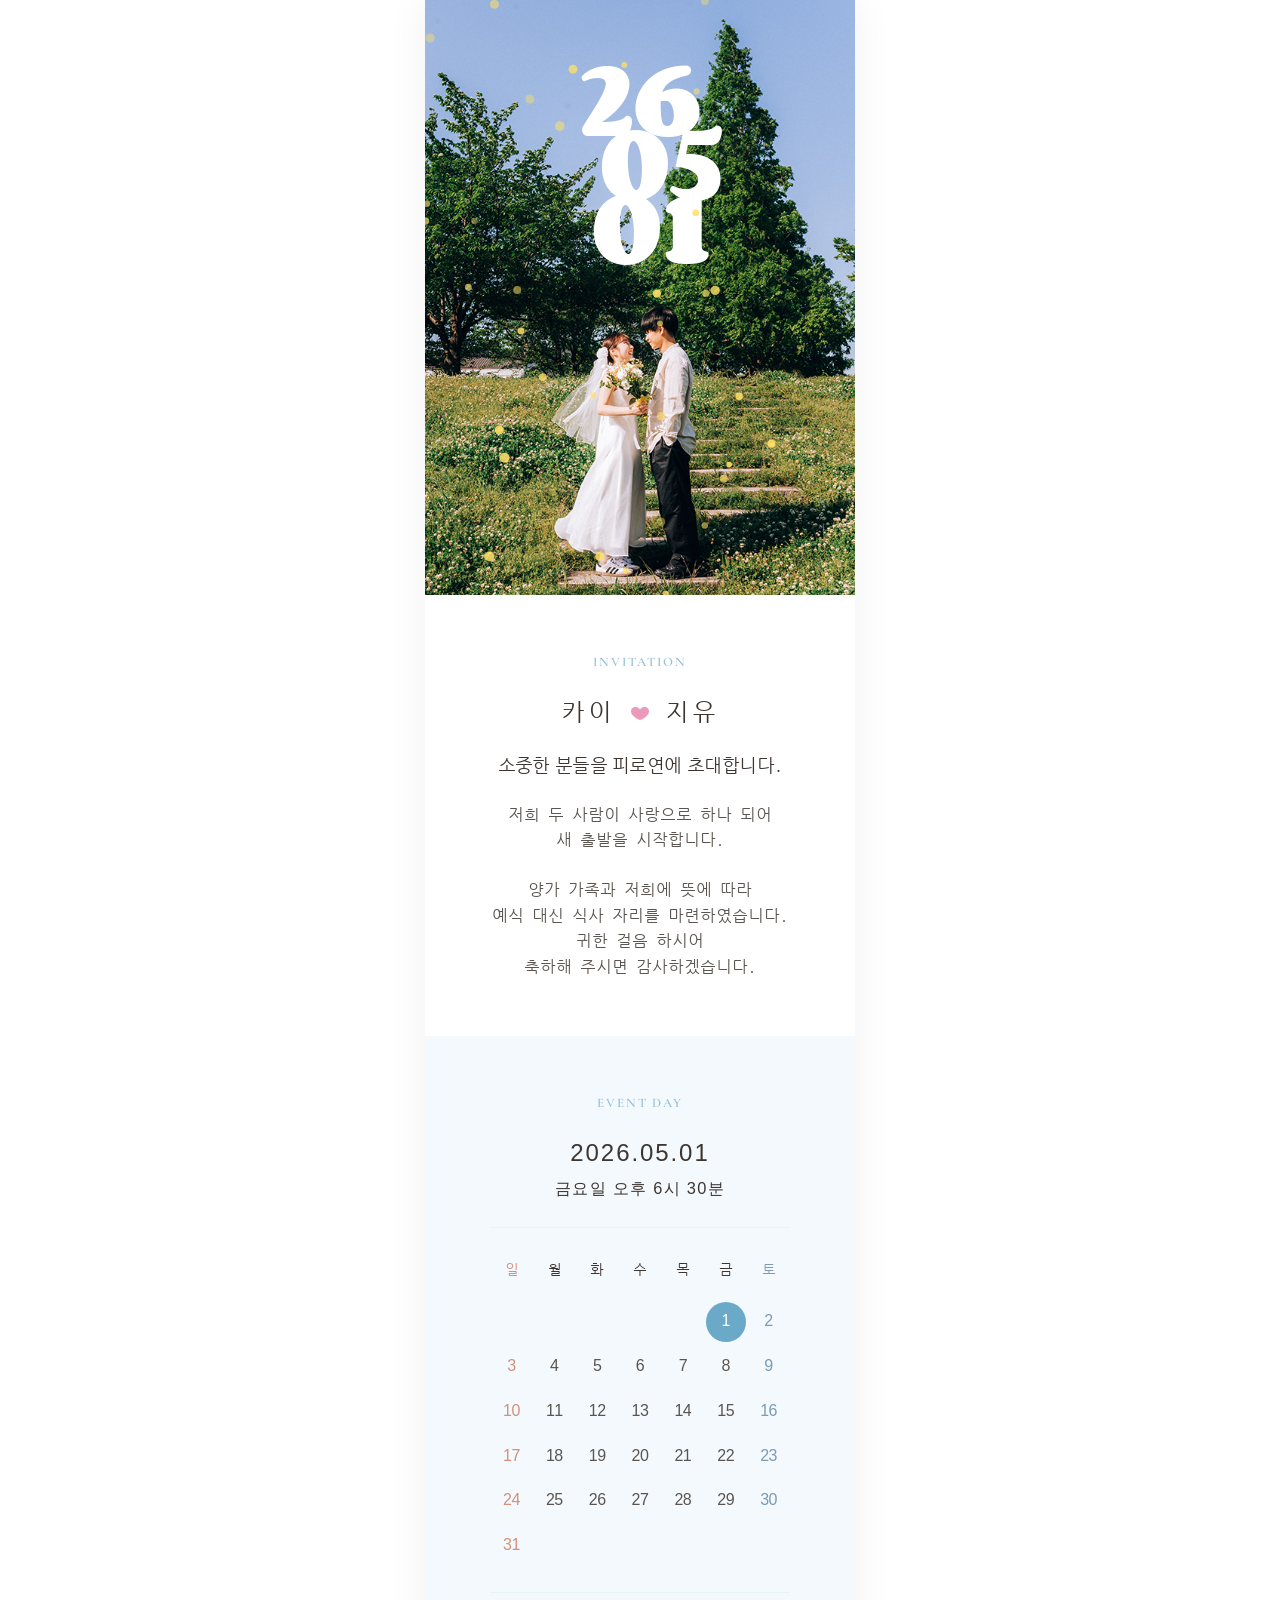
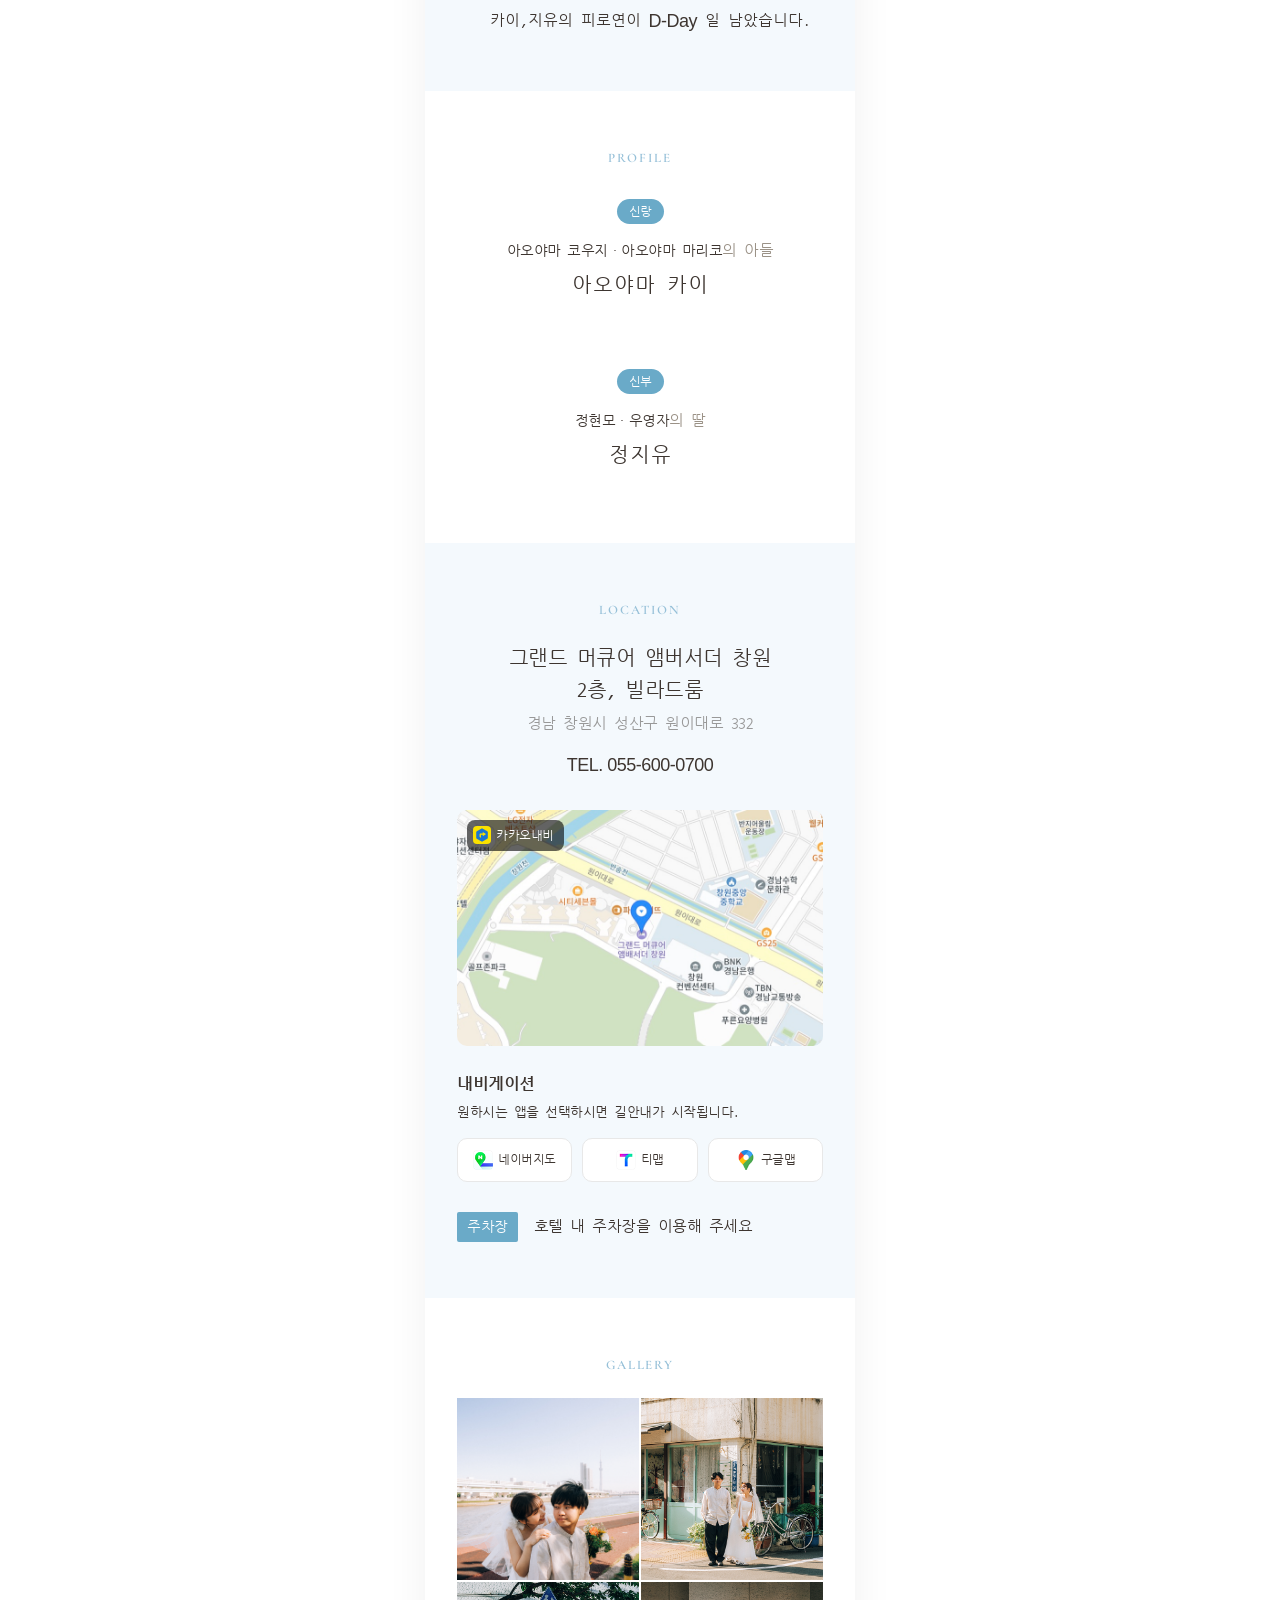
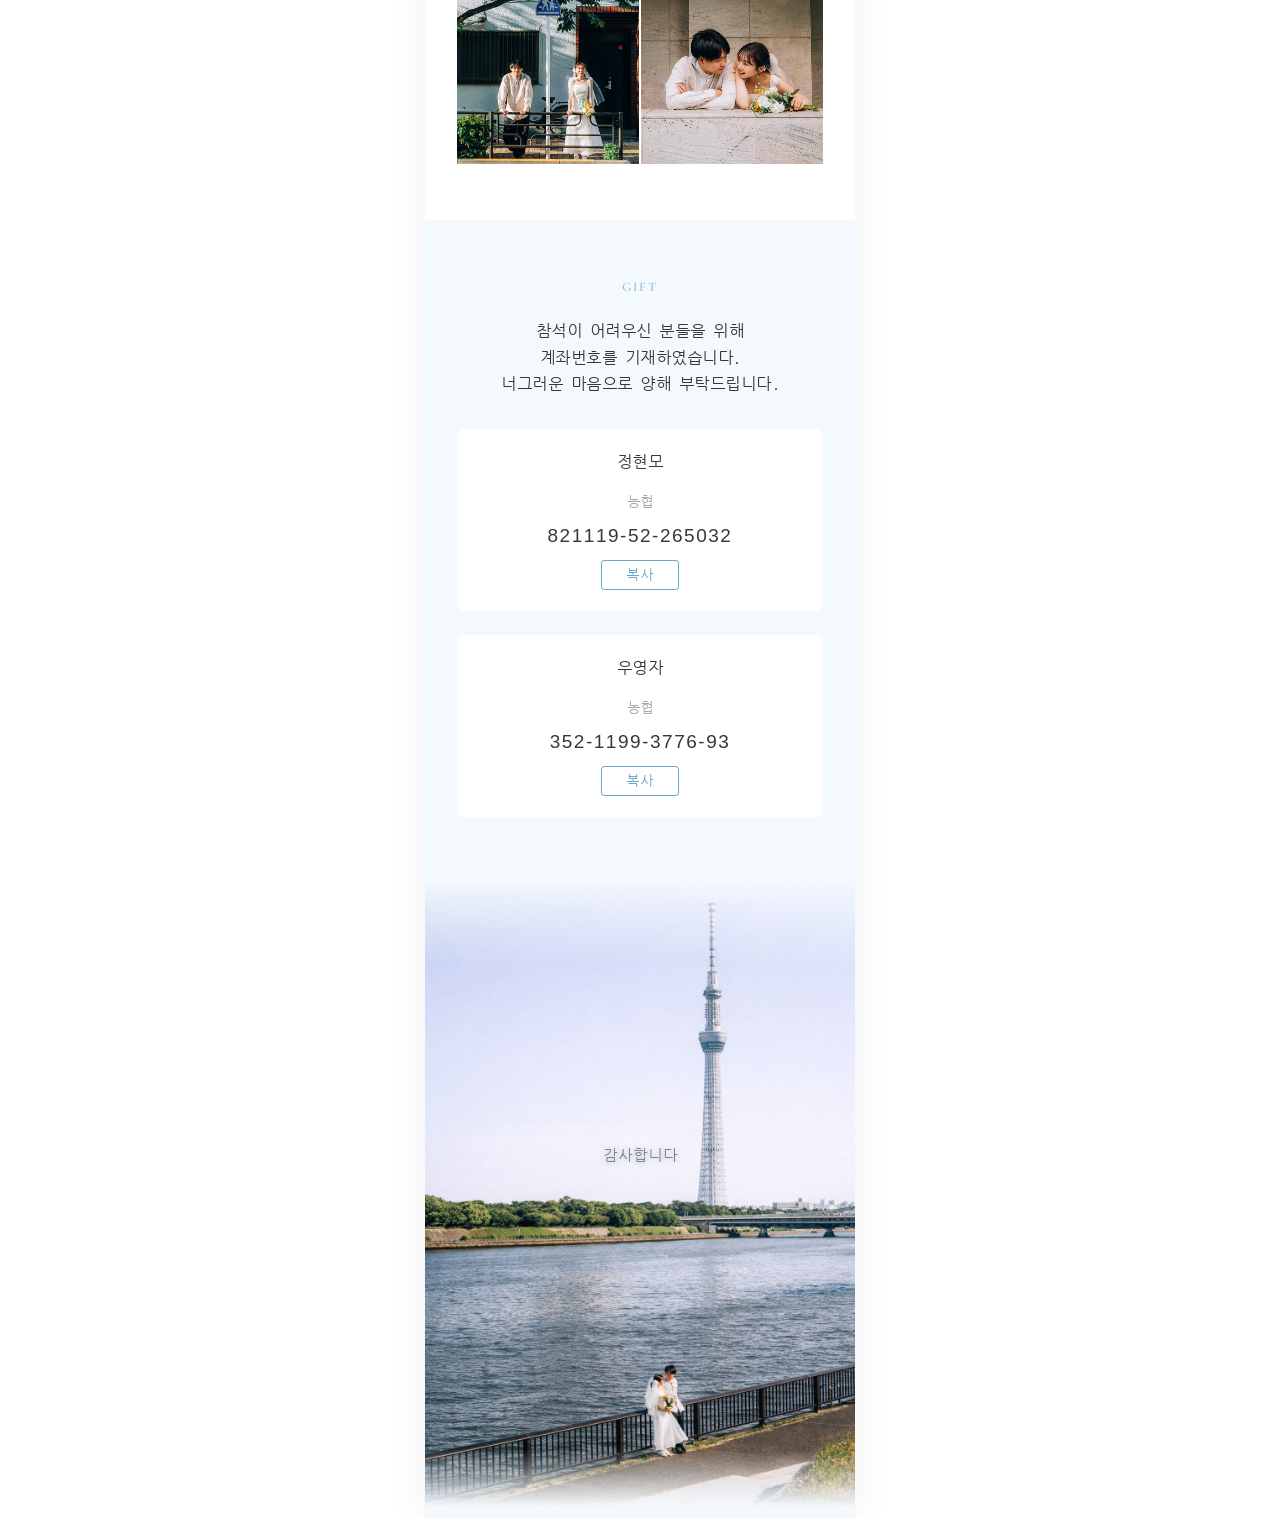
==== src/kaijiyu.html @ ed9edf19 "content: 프로필 구분선 제거 Co-Authored-By: Claude Sonnet 4.6 <noreply@anthropic.com>" ====
<!DOCTYPE html>
<html lang="ko">
<head>
  <meta charset="UTF-8">
  <meta name="viewport" content="width=device-width, initial-scale=1.0, maximum-scale=1.0, user-scalable=no">
  <meta name="format-detection" content="telephone=no">
  <title>피로연에 초대합니다</title>
  <meta name="description" content="아오야마카이♥정지유">
  <meta property="og:title" content="피로연에 초대합니다">
  <meta property="og:description" content="아오야마카이♥정지유">
  <meta property="og:type" content="website">
  <meta property="og:url" content="https://kaikai8812.github.io/marriageProject/kaijiyu.html">
  <meta property="og:image" content="https://kaikai8812.github.io/marriageProject/images/main.jpg">
  <link rel="icon" href="./images/heart.png" type="image/png">
  <link rel="preconnect" href="https://fonts.googleapis.com">
  <link rel="preconnect" href="https://fonts.gstatic.com" crossorigin>
  <link href="https://fonts.googleapis.com/css2?family=Cormorant+Garamond:ital,wght@0,300;0,400;0,500;1,300&family=Corben:wght@400;700&display=swap" rel="stylesheet">
  <link rel="stylesheet" href="style.css?v=27">
</head>
<body>
  <div class="wrapper">

    <!-- ===== カバー ===== -->
    <section id="cover">
      <div class="cover-photo">
        <canvas id="particles-canvas"></canvas>
        <div class="cover-photo-placeholder"></div>
        <div class="cover-date-overlay">
          <span>26</span>
          <span>05</span>
          <span>01</span>
        </div>
      </div>
    </section>

    <!-- ===== 挨拶 ===== -->
    <section id="greeting">
      <div class="fade-in">
        <p class="cover-label">INVITATION</p>
        <div class="cover-names">
          <span>카이</span>
          <img src="./images/heart.png" class="cover-heart" alt="♥">
          <span>지유</span>
        </div>
        <p class="cover-date">소중한 분들을 피로연에 초대합니다.</p>
        <div class="greeting-body">
          <p>
            저희 두 사람이 사랑으로 하나 되어<br>
            새 출발을 시작합니다.
          </p>
          <p>
            양가 가족과 저희에 뜻에 따라<br>
            예식 대신 식사 자리를 마련하였습니다.<br>
            귀한 걸음 하시어<br>
            축하해 주시면 감사하겠습니다.
          </p>
        </div>
      </div>
    </section>

    <!-- ===== カレンダー ===== -->
    <section id="calendar">
      <div class="fade-in">
      <h2 class="section-eng">EVENT DAY</h2>
      <p class="calendar-date-text">2026.05.01<br><span class="calendar-date-sub">금요일 오후 6시 30분</span></p>
      <div class="mini-calendar">
        <div class="cal-weekdays">
          <span class="sun">일</span><span>월</span><span>화</span><span>수</span><span>목</span><span>금</span><span class="sat">토</span>
        </div>
        <div class="cal-days">
          <span class="sun"></span><span></span><span></span><span></span><span></span><span>1</span><span class="sat">2</span>
          <span class="sun">3</span><span>4</span><span>5</span><span>6</span><span>7</span><span>8</span><span class="sat">9</span>
          <span class="sun">10</span><span>11</span><span>12</span><span>13</span><span>14</span><span>15</span><span class="sat">16</span>
          <span class="sun">17</span><span>18</span><span>19</span><span>20</span><span>21</span><span>22</span><span class="sat">23</span>
          <span class="sun">24</span><span>25</span><span>26</span><span>27</span><span>28</span><span>29</span><span class="sat">30</span>
          <span class="sun">31</span><span></span><span></span><span></span><span></span><span></span><span></span>
        </div>
      </div>
      <div class="countdown-inline">
        <span>카이,지유의 피로연이</span>
        <strong id="d-day">---</strong>
        <span>일 남았습니다.</span>
      </div>
      </div>
    </section>

    <!-- ===== プロフィール ===== -->
    <section id="profile">
      <div class="fade-in">
        <h2 class="section-eng">PROFILE</h2>

        <!-- 신랑 -->
        <div class="profile-card">
          <span class="couple-label">신랑</span>
          <p class="profile-parents"><span class="parent-name">아오야마 코우지·아오야마 마리코</span>의 아들</p>
          <p class="profile-person-name">아오야마 카이</p>
        </div>


        <!-- 신부 -->
        <div class="profile-card">
          <span class="couple-label">신부</span>
          <p class="profile-parents"><span class="parent-name">정현모·우영자</span>의 딸</p>
          <p class="profile-person-name">정지유</p>
        </div>

      </div>
    </section>

    <!-- ===== 式場案内 ===== -->
    <section id="location">
      <div class="fade-in">
      <h2 class="section-eng">LOCATION</h2>
      <h3 class="location-name">그랜드 머큐어 앰버서더 창원<br>2층, 빌라드룸</h3>
      <p class="location-address">경남 창원시 성산구 원이대로 332</p>
      <p class="location-tel"><a href="tel:0556000700">TEL. 055-600-0700</a></p>
      <a class="map-preview" href="https://kko.to/2VuGNEzDp4" target="_blank">
        <img src="./images/map.jpg" class="map-img" alt="지도">
        <div class="map-label">
          <img src="./images/icon-kakao.png" class="map-label-icon" alt="">카카오내비
        </div>
      </a>
      <div class="map-nav-section">
        <p class="map-nav-title">내비게이션</p>
        <p class="map-nav-desc">원하시는 앱을 선택하시면 길안내가 시작됩니다.</p>
        <div class="map-buttons">
          <a class="map-btn" href="https://naver.me/GIIjkpR5" target="_blank">
            <img src="./images/icon-naver.png" class="map-btn-img" alt="네이버지도">네이버지도
          </a>
          <a class="map-btn" href="https://tmap.life/2360be5f" target="_blank">
            <img src="./images/icon-tmap.png" class="map-btn-img" alt="티맵">티맵
          </a>
          <a class="map-btn" href="https://maps.app.goo.gl/2uNRHxqVpG1D1JYB9?g_st=ic" target="_blank">
            <img src="./images/icon-google.png" class="map-btn-img" alt="구글맵">구글맵
          </a>
        </div>
      </div>
      <div class="location-access">
        <div class="access-item">
          <span class="access-label">주차장</span>
          <span>호텔 내 주차장을 이용해 주세요</span>
        </div>
      </div>
      </div>
    </section>

    <!-- ===== ギャラリー ===== -->
    <section id="gallery">
      <div class="fade-in">
      <h2 class="section-eng">GALLERY</h2>
      <div class="gallery-grid">
        <div class="gallery-item"><img src="./images/gallery1.jpg" alt="갤러리 사진 1"></div>
        <div class="gallery-item"><img src="./images/gallery2.jpg" alt="갤러리 사진 2"></div>
        <div class="gallery-item"><img src="./images/gallery3.jpg" alt="갤러리 사진 3"></div>
        <div class="gallery-item"><img src="./images/gallery4.jpg" alt="갤러리 사진 4"></div>
      </div>
      </div>
    </section>

    <!-- ===== ご祝儀 ===== -->
    <section id="account" style="background-color: #f4f9fd;">
      <div class="fade-in">
      <h2 class="section-eng">GIFT</h2>
      <p class="account-desc">참석이 어려우신 분들을 위해<br>계좌번호를 기재하였습니다.<br>너그러운 마음으로 양해 부탁드립니다.</p>
      <div class="account-list">
        <div class="account-row" style="background-color: #ffffff;">
          <p class="account-holder">정현모</p>
          <p class="account-bank">농협</p>
          <p class="account-number">821119-52-265032</p>
          <button class="copy-btn" data-copy="821119-52-265032">복사</button>
        </div>
        <div class="account-row" style="background-color: #ffffff;">
          <p class="account-holder">우영자</p>
          <p class="account-bank">농협</p>
          <p class="account-number">352-1199-3776-93</p>
          <button class="copy-btn" data-copy="352-1199-3776-93">복사</button>
        </div>
      </div>
      </div>
    </section>

    <!-- ===== フッター ===== -->
    <footer id="footer">
      <img src="./images/footer2.jpg" class="footer-bg" alt="">
      <p class="footer-thanks">감사합니다</p>
    </footer>

  </div>

  <!-- ===== 라이트박스 ===== -->
  <div id="lightbox" class="lightbox">
    <button class="lightbox-close" id="lightbox-close">&#10005;</button>
    <img id="lightbox-img" src="" alt="">
  </div>

  <script src="script.js?v=11"></script>
</body>
</html>
---- src/style.css ----
/* ===== 폰트 ===== */
@font-face {
  font-family: 'NanumGothicCoding';
  src: url('./fonts/NanumGothicCoding-Regular.ttf') format('truetype');
  font-weight: 400;
  font-style: normal;
}

@font-face {
  font-family: 'NanumGothicCoding';
  src: url('./fonts/NanumGothicCoding-Bold.ttf') format('truetype');
  font-weight: 700;
  font-style: normal;
}

/* ===== 리셋·공통 ===== */
*,
*::before,
*::after {
  margin: 0;
  padding: 0;
  box-sizing: border-box;
}

html {
  font-size: 20px;
  scroll-behavior: smooth;
  -webkit-text-size-adjust: 100%;
  background-color: #fff;
  margin: 0;
  padding: 0;
}

body {
  font-family: "NanumGothicCoding", sans-serif;
  color: #4a4a4a;
  background-color: #fff;
  font-weight: 400;
  line-height: 1.8;
  letter-spacing: -0.5px;
  -webkit-font-smoothing: antialiased;
  margin: 0;
  padding: 0;
}

img {
  max-width: 100%;
  height: auto;
  display: block;
}

button {
  font-family: inherit;
  cursor: pointer;
  border: none;
  background: none;
}

/* ===== ラッパー（モバイル幅に制限） ===== */
.wrapper {
  max-width: 430px;
  margin: 0 auto;
  background-color: #f4f9fd;
  min-height: 100vh;
  box-shadow: 0 0 40px rgba(0, 0, 0, 0.06);
  overflow: hidden;
}

/* ===== 共通パーツ ===== */
section {
  padding: 2.8rem 1.6rem;
  position: relative;
  z-index: 1;
  background-color: inherit;
  display: block;
  margin: 0;
}

.section-eng {
  font-family: "Cormorant Garamond", serif;
  font-weight: 600;
  font-size: 0.65rem;
  letter-spacing: 0.15em;
  text-align: center;
  color: #96c0d8;
  margin-bottom: 1rem;
}

.divider-icon {
  text-align: center;
  font-size: 0.7rem;
  color: #b8d8eb;
  margin-bottom: 2rem;
  letter-spacing: 0.2em;
}

/* ===== フェードインアニメーション ===== */
.fade-in {
  opacity: 0;
  transform: translateY(30px);
  transition: opacity 1s ease, transform 1s ease;
}

.fade-in.visible {
  opacity: 1;
  transform: translateY(0);
}

/* ===== カバー ===== */
#cover {
  padding: 0;
  text-align: center;
  position: -webkit-sticky;
  position: sticky;
  top: 0;
  z-index: 0;
  will-change: transform;
  transform: translateZ(0);
}

.cover-photo {
  width: 100%;
  overflow: hidden;
  position: relative;
}

#particles-canvas {
  position: absolute;
  top: 0;
  left: 0;
  width: 100%;
  height: 100%;
  pointer-events: none;
  z-index: 1;
}

.cover-photo-placeholder {
  width: 100%;
  aspect-ratio: 3 / 4.15;
  background: url('./images/main.jpg') center center / cover no-repeat;
}

.cover-date-overlay {
  position: absolute;
  top: 27%;
  left: 50%;
  transform: translate(-50%, -50%);
  display: flex;
  flex-direction: column;
  color: #fff;
  -webkit-font-smoothing: antialiased;
}

.cover-date-overlay span {
  font-family: "Corben", serif;
  font-size: 88px;
  font-weight: 700;
  line-height: 1;
  letter-spacing: -0.5px;
  margin: -12px 0;
}

.cover-date-overlay span:nth-child(2) {
  padding-left: 42px;
}

.cover-date-overlay span:nth-child(3) {
  padding-left: 22px;
}

.cover-text {
  display: none;
}

.cover-label {
  font-family: "Cormorant Garamond", serif;
  font-size: 0.65rem;
  letter-spacing: 0.15em;
  color: #96c0d8;
  margin-bottom: 0.9rem;
  font-weight: 600;
  text-align: center;
}

.cover-names {
  display: flex;
  justify-content: center;
  align-items: center;
  gap: 0.8rem;
  margin-bottom: 0.75rem;
  font-size: 1.2rem;
  font-weight: 400;
  letter-spacing: 0.12em;
  color: #3d3530;
}

.cover-heart {
  width: 18px;
  height: auto;
}

.cover-date {
  font-size: 18px;
  letter-spacing: -0.03em;
  word-spacing: -0.2em;
  color: rgb(61, 53, 48);
  margin-bottom: 20px;
  font-weight: 400;
  text-align: center;
}

.cover-venue {
  font-size: 0.72rem;
  color: #aaa09a;
  letter-spacing: 0.05em;
  font-weight: 300;
}

/* ===== 挨拶 ===== */
#greeting {
  text-align: center;
  background-color: #fff;
  padding-top: 56px;
}

.greeting-body {
  margin-bottom: 0;
}

.greeting-body p:last-child {
  margin-bottom: 0;
}

.greeting-body p {
  font-size: 0.8rem;
  font-weight: 400;
  line-height: 1.6;
  color: #5a5550;
  margin-bottom: 1.2rem;
  letter-spacing: 0;
}

.couple-label {
  display: inline-block;
  background-color: rgb(106, 170, 200);
  color: #fff;
  font-size: 12px;
  padding: 2px 12px;
  border-radius: 20px;
  margin-bottom: 6px;
}

.couple-parents {
  padding-top: 0;
  position: relative;
}

.couple-parents::before {
  content: '';
  display: block;
  width: 40px;
  height: 1px;
  background-color: #b8d8eb;
  margin: 1.6rem auto 1.6rem;
}

.couple-parents p {
  font-size: 0.72rem;
  color: rgb(170, 165, 160);
  line-height: 2;
  font-weight: 400;
}

.couple-parents p + p {
  margin-top: 48px;
}

.couple-parents strong {
  font-size: 0.8rem;
  font-weight: 400;
  color: #4a4540;
}

.parent-name {
  font-size: 0.72rem;
  color: rgb(61, 53, 48);
  font-weight: 400;
}

/* ===== カレンダー ===== */
#calendar {
  text-align: center;
}

.calendar-date-text {
  font-family: "Pretendard", sans-serif;
  font-size: 1.2rem;
  color: rgb(61, 53, 48);
  margin-bottom: 1.2rem;
  font-weight: 400;
  line-height: 1.4;
  letter-spacing: 0.08em;
}

.mini-calendar {
  max-width: 300px;
  margin: 0 auto 1.2rem;
  border-top: 1px solid #e5f3fb;
  padding-top: 1.2rem;
}

.cal-header {
  font-family: "Cormorant Garamond", serif;
  font-size: 0.85rem;
  letter-spacing: 0.15em;
  color: #6a6560;
  margin-bottom: 1rem;
  font-weight: 400;
}

.cal-weekdays,
.cal-days {
  display: grid;
  grid-template-columns: repeat(7, 1fr);
  text-align: center;
  align-items: center;
}

.cal-weekdays {
  margin-bottom: 0.5rem;
}

.calendar-date-sub {
  font-size: 0.82rem;
  letter-spacing: 0.08em;
}

.cal-weekdays span {
  font-size: 0.7rem;
  color: rgb(61, 53, 48);
  padding: 0.3rem 0;
  font-weight: 400;
}

.cal-weekdays .sun {
  color: #d4907a;
}

.cal-weekdays .sat {
  color: #7a9ab5;
}

.cal-days span {
  font-family: "Pretendard", sans-serif;
  font-size: 0.8rem;
  padding: 0.4rem 0;
  color: #5a5550;
  font-weight: 400;
}

.cal-days .sun {
  color: #d4907a;
}

.cal-days .sat {
  color: #7a9ab5;
}

.cal-days .today {
  position: relative;
}

/* 1日（피로연 당일）をハイライト */
.cal-days span:nth-child(6) {
  background-color: #6aaac8;
  color: #fff;
  border-radius: 50%;
  width: 40px;
  height: 40px;
  padding: 0;
  margin: 0 auto;
  font-weight: 400;
  display: flex;
  align-items: center;
  justify-content: center;
}

.countdown-inline {
  font-size: 15px;
  color: rgb(61, 53, 48);
  text-align: center;
  padding-top: 0.5rem;
  border-top: 1px solid #e5f3fb;
  max-width: 300px;
  margin: 0 auto;
  font-weight: 400;
  white-space: nowrap;
}

.countdown-inline span {
  letter-spacing: 0;
}

.countdown-inline strong {
  font-family: "Pretendard", sans-serif;
  font-size: 0.9rem;
  color: rgb(61, 53, 48);
  font-weight: 400;
  position: relative;
  top: 2px;
}

/* ===== ギャラリー ===== */
#gallery {
  background-color: #fff;
}

.gallery-grid {
  display: grid;
  grid-template-columns: repeat(2, 1fr);
  gap: 2px;
}

.gallery-placeholder {
  width: 100%;
  aspect-ratio: 1;
  background: linear-gradient(135deg, #ede8e2 0%, #e0d8d0 100%);
}

.gallery-item {
  cursor: pointer;
  aspect-ratio: 1;
  overflow: hidden;
}

.gallery-item img {
  width: 100%;
  height: 100%;
  object-fit: cover;
  display: block;
}

/* ===== 라이트박스 ===== */
.lightbox {
  display: none;
  position: fixed;
  inset: 0;
  background: rgba(0, 0, 0, 0.88);
  z-index: 1000;
  align-items: center;
  justify-content: center;
}

.lightbox.active {
  display: flex;
}

.lightbox img {
  max-width: 100vw;
  max-height: 88vh;
  width: 100vw;
  object-fit: contain;
}

.lightbox-close {
  position: absolute;
  top: 20px;
  right: 20px;
  width: 40px;
  height: 40px;
  border-radius: 50%;
  background: rgba(255, 255, 255, 0.2);
  color: #fff;
  font-size: 16px;
  display: flex;
  align-items: center;
  justify-content: center;
  cursor: pointer;
  border: none;
}

/* ===== 式場案内 ===== */
#location {
  text-align: center;
}

.location-name {
  font-size: 20px;
  font-weight: 400;
  color: #3d3530;
  margin-bottom: 0.2rem;
  line-height: 1.6;
}

.location-hall {
  font-size: 0.8rem;
  color: #9a958f;
  margin-bottom: 0.8rem;
  font-weight: 400;
}

.location-address {
  font-size: 0.75rem;
  color: #999999;
  margin-bottom: 12px;
  font-weight: 400;
}

.location-tel {
  font-family: "Pretendard", sans-serif;
  font-size: 18px;
  color: rgb(61, 53, 48);
  margin-bottom: 28px;
}

.location-tel a {
  color: rgb(61, 53, 48);
  text-decoration: none;
}
  margin-bottom: 1.5rem;
}

.location-map {
  margin-bottom: 1.5rem;
}

.map-preview {
  display: block;
  position: relative;
  width: 100%;
  border-radius: 10px;
  overflow: hidden;
  margin-bottom: 24px;
  text-decoration: none;
}

.map-img {
  width: 100%;
  height: auto;
  display: block;
}

.map-label {
  position: absolute;
  top: 10px;
  left: 10px;
  display: flex;
  align-items: center;
  gap: 5px;
  background-color: rgba(0, 0, 0, 0.6);
  border-radius: 8px;
  padding: 5px 10px 5px 6px;
  font-size: 12px;
  color: #ffffff;
  font-weight: 400;
  font-family: "NanumGothicCoding", sans-serif;
}

.map-label-icon {
  width: 18px !important;
  height: 18px !important;
  max-width: 18px !important;
  max-height: 18px !important;
  object-fit: contain;
  border-radius: 4px;
  display: inline-block !important;
  flex-shrink: 0;
}

.map-nav-section {
  text-align: left;
  margin-bottom: 1.5rem;
}

.map-nav-title {
  font-size: 16px;
  font-weight: 600;
  color: #3d3530;
  margin-bottom: 4px;
}

.map-nav-desc {
  font-size: 13px;
  color: rgb(61, 53, 48);
  margin-bottom: 0.8rem;
  font-weight: 400;
  line-height: 1.5;
}

.map-buttons {
  display: flex;
  gap: 0.5rem;
}

.map-btn {
  flex: 1;
  display: flex;
  align-items: center;
  justify-content: center;
  gap: 5px;
  height: 44px;
  border-radius: 10px;
  background-color: #ffffff;
  border: 1px solid #e8e8e8;
  font-size: 12px;
  color: #3d3530;
  font-weight: 400;
  text-decoration: none;
  font-family: "NanumGothicCoding", sans-serif;
  white-space: nowrap;
}

.map-btn-img {
  width: 20px !important;
  height: 20px !important;
  object-fit: contain;
  flex-shrink: 0;
  display: block;
}

.location-access {
  text-align: left;
  display: flex;
  flex-direction: column;
  gap: 0.6rem;
}

.access-item {
  display: flex;
  align-items: baseline;
  gap: 0.8rem;
  font-size: 0.75rem;
  color: rgb(61, 53, 48);
  font-weight: 400;
}

.access-label {
  font-size: 0.68rem;
  color: #fff;
  background-color: #6aaac8;
  padding: 0.15rem 0.5rem;
  border-radius: 2px;
  flex-shrink: 0;
  font-weight: 400;
}

/* ===== ご祝儀 ===== */
#account {
  background-color: #fff;
  text-align: center;
}

.account-desc {
  font-size: 0.78rem;
  color: rgb(61, 53, 48);
  margin-bottom: 1.5rem;
  line-height: 1.7;
  font-weight: 400;
}

.account-tabs {
  display: flex;
  justify-content: center;
  gap: 0;
  margin-bottom: 1.5rem;
  border: 1px solid #d8eef8;
  border-radius: 4px;
  overflow: hidden;
}

.account-tab {
  flex: 1;
  padding: 0.6rem 0;
  font-size: 0.78rem;
  color: #aaa5a0;
  background-color: transparent;
  transition: all 0.3s ease;
  font-weight: 400;
}

.account-tab.active {
  background-color: #b8d8eb;
  color: #fff;
  font-weight: 400;
}

.account-content.hidden {
  display: none;
}

.account-list {
  display: flex;
  flex-direction: column;
  gap: 1.2rem;
}

.account-row {
  padding: 1rem;
  background-color: #f2f8fd;
  border-radius: 6px;
}

.account-bank {
  font-size: 0.72rem;
  color: #aaa5a0;
  margin-bottom: 0.2rem;
}

.account-number {
  font-family: "Pretendard", sans-serif;
  font-size: 0.95rem;
  color: rgb(61, 53, 48);
  letter-spacing: 0.08em;
  margin-bottom: 0.1rem;
}

.account-holder {
  font-size: 0.78rem;
  color: rgb(61, 53, 48);
  margin-bottom: 0.6rem;
  font-weight: 400;
}

.copy-btn {
  font-size: 0.7rem;
  color: rgb(106, 170, 200);
  background-color: #fff;
  border: 1px solid rgb(106, 170, 200);
  padding: 0.35rem 1.2rem;
  border-radius: 3px;
  transition: all 0.2s ease;
}

.copy-btn:active {
  background-color: #b8d8eb;
  color: #fff;
  border-color: #b8d8eb;
}

/* ===== フッター ===== */
#footer {
  position: relative;
  display: flex;
  align-items: center;
  justify-content: center;
  overflow: hidden;
  background-color: #fff;
}

.footer-bg {
  width: 100%;
  height: auto;
  display: block;
}


.footer-thanks {
  position: absolute;
  z-index: 2;
  font-family: "NanumGothicCoding", sans-serif;
  font-size: 14.5px;
  font-weight: 400;
  color: #738899;
  letter-spacing: 0;
  text-shadow: 0 1px 6px rgba(0, 0, 0, 0.25);
  transform: translateY(-40px);
}

/* ===== 프로필 섹션 ===== */
#profile {
  background-color: #ffffff;
}

.profile-card {
  text-align: center;
  margin-bottom: 3rem;
}

.profile-card:last-child {
  margin-bottom: 0;
}

.profile-card .couple-label {
  display: inline-block;
  margin-bottom: 0.8rem;
}

.profile-parents {
  font-size: 0.75rem;
  color: #9b9287;
  margin-bottom: 0.3rem;
  line-height: 1.5;
}

.profile-person-name {
  font-size: 1rem;
  font-weight: 400;
  line-height: 32px;
  color: #3d3530;
  letter-spacing: 0.05em;
  margin-bottom: 0.8rem;
}

.profile-photo {
  width: 70%;
  aspect-ratio: 1 / 1;
  overflow: hidden;
  margin: 0 auto 0.8rem;
}

.profile-photo img {
  width: 100%;
  height: 100%;
  object-fit: cover;
  object-position: center top;
}

.profile-info {
  font-size: 0.75rem;
  color: #5a5047;
  line-height: 2;
  letter-spacing: 0;
}

.profile-comment {
  font-size: 0.75rem;
  color: #9b9287;
  margin-top: 1rem;
  font-style: italic;
  letter-spacing: 0;
  line-height: 24px;
}

.profile-separator {
  width: 60px;
  height: 1px;
  background-color: #6aaac8;
  margin: 2.5rem auto;
}
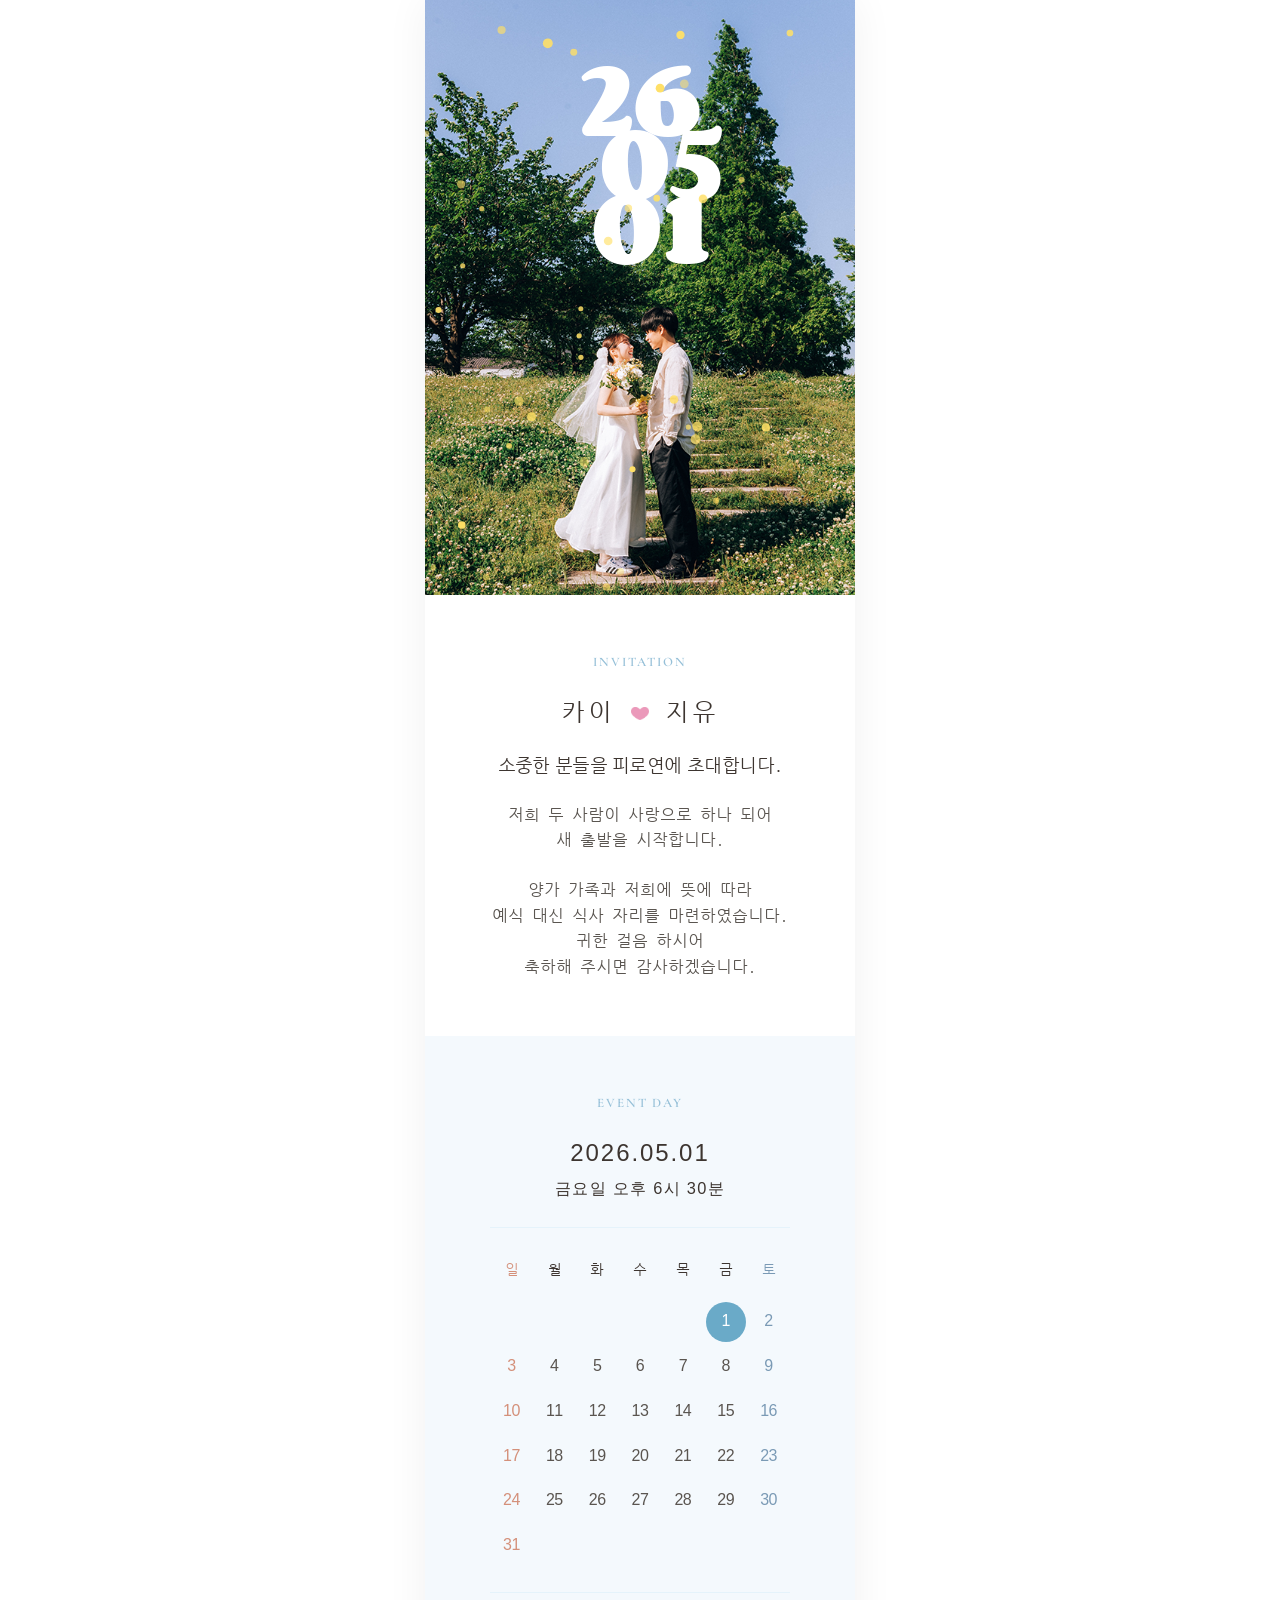
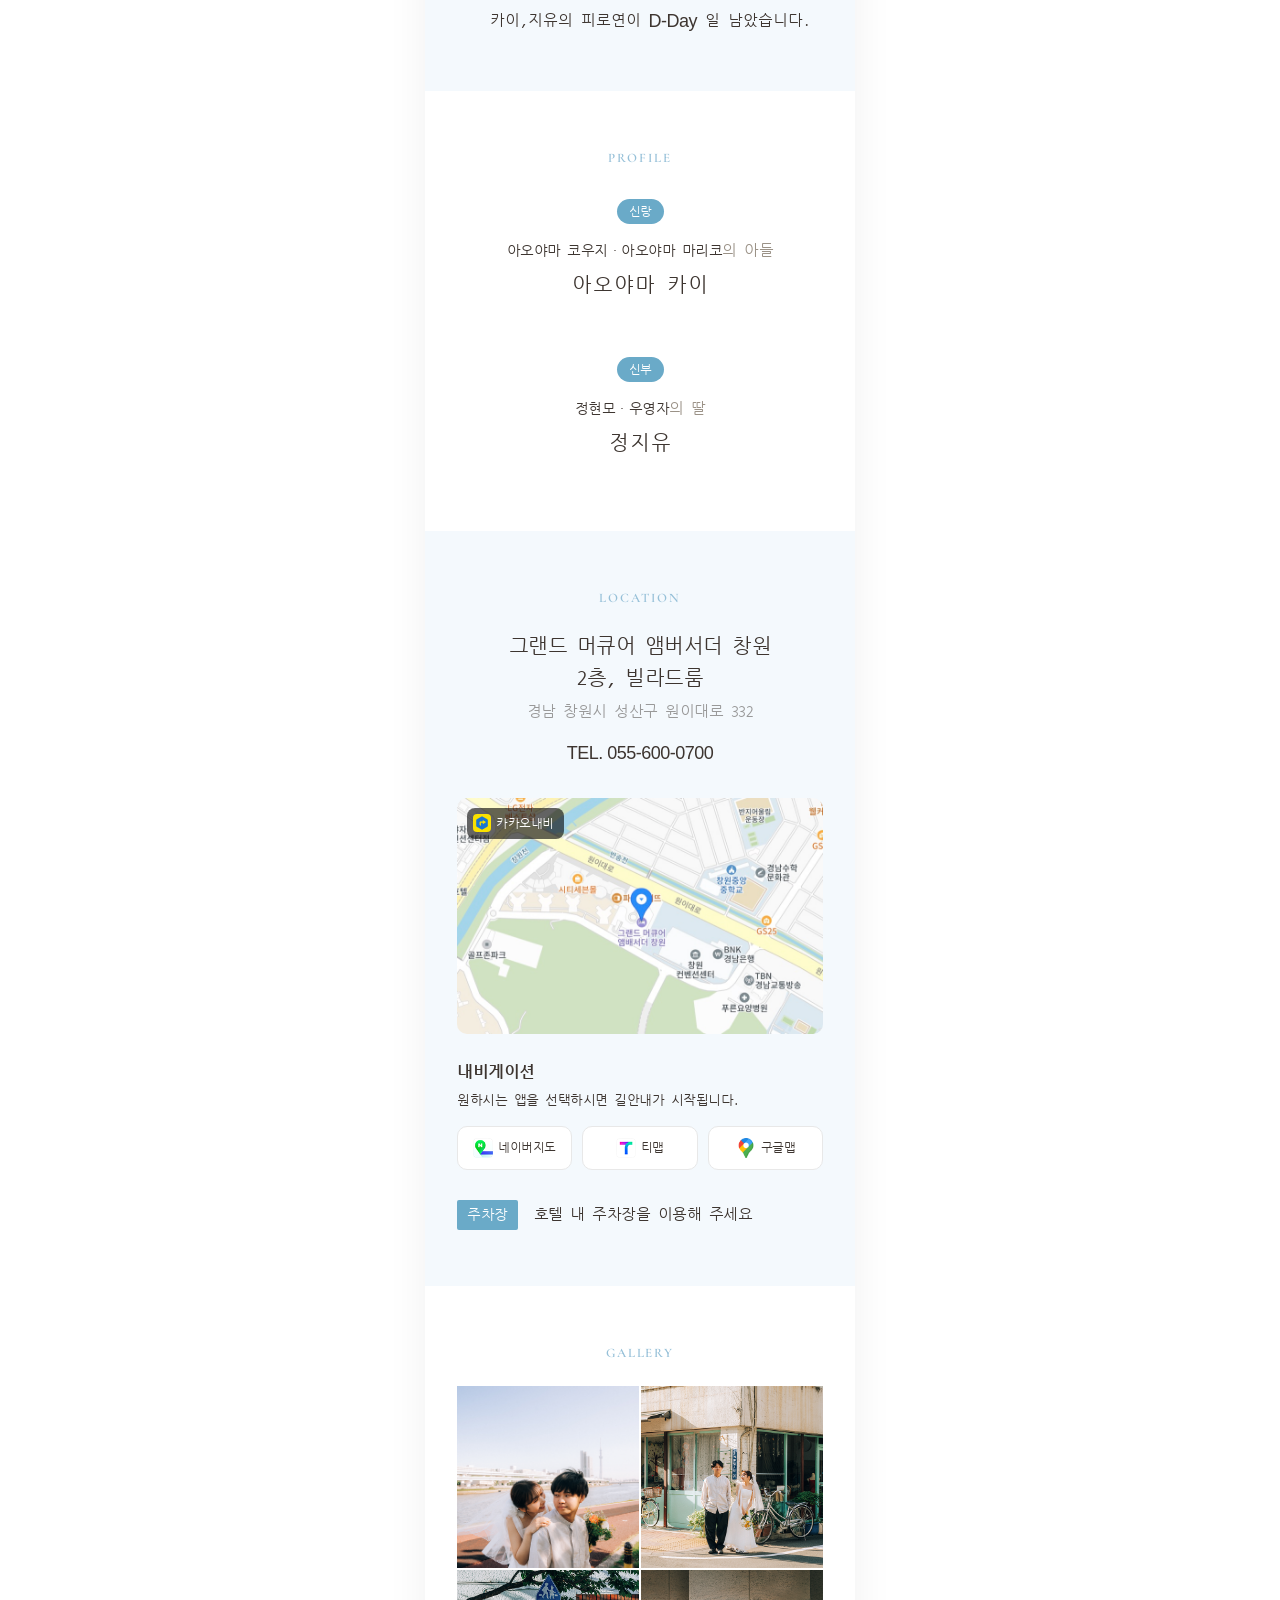
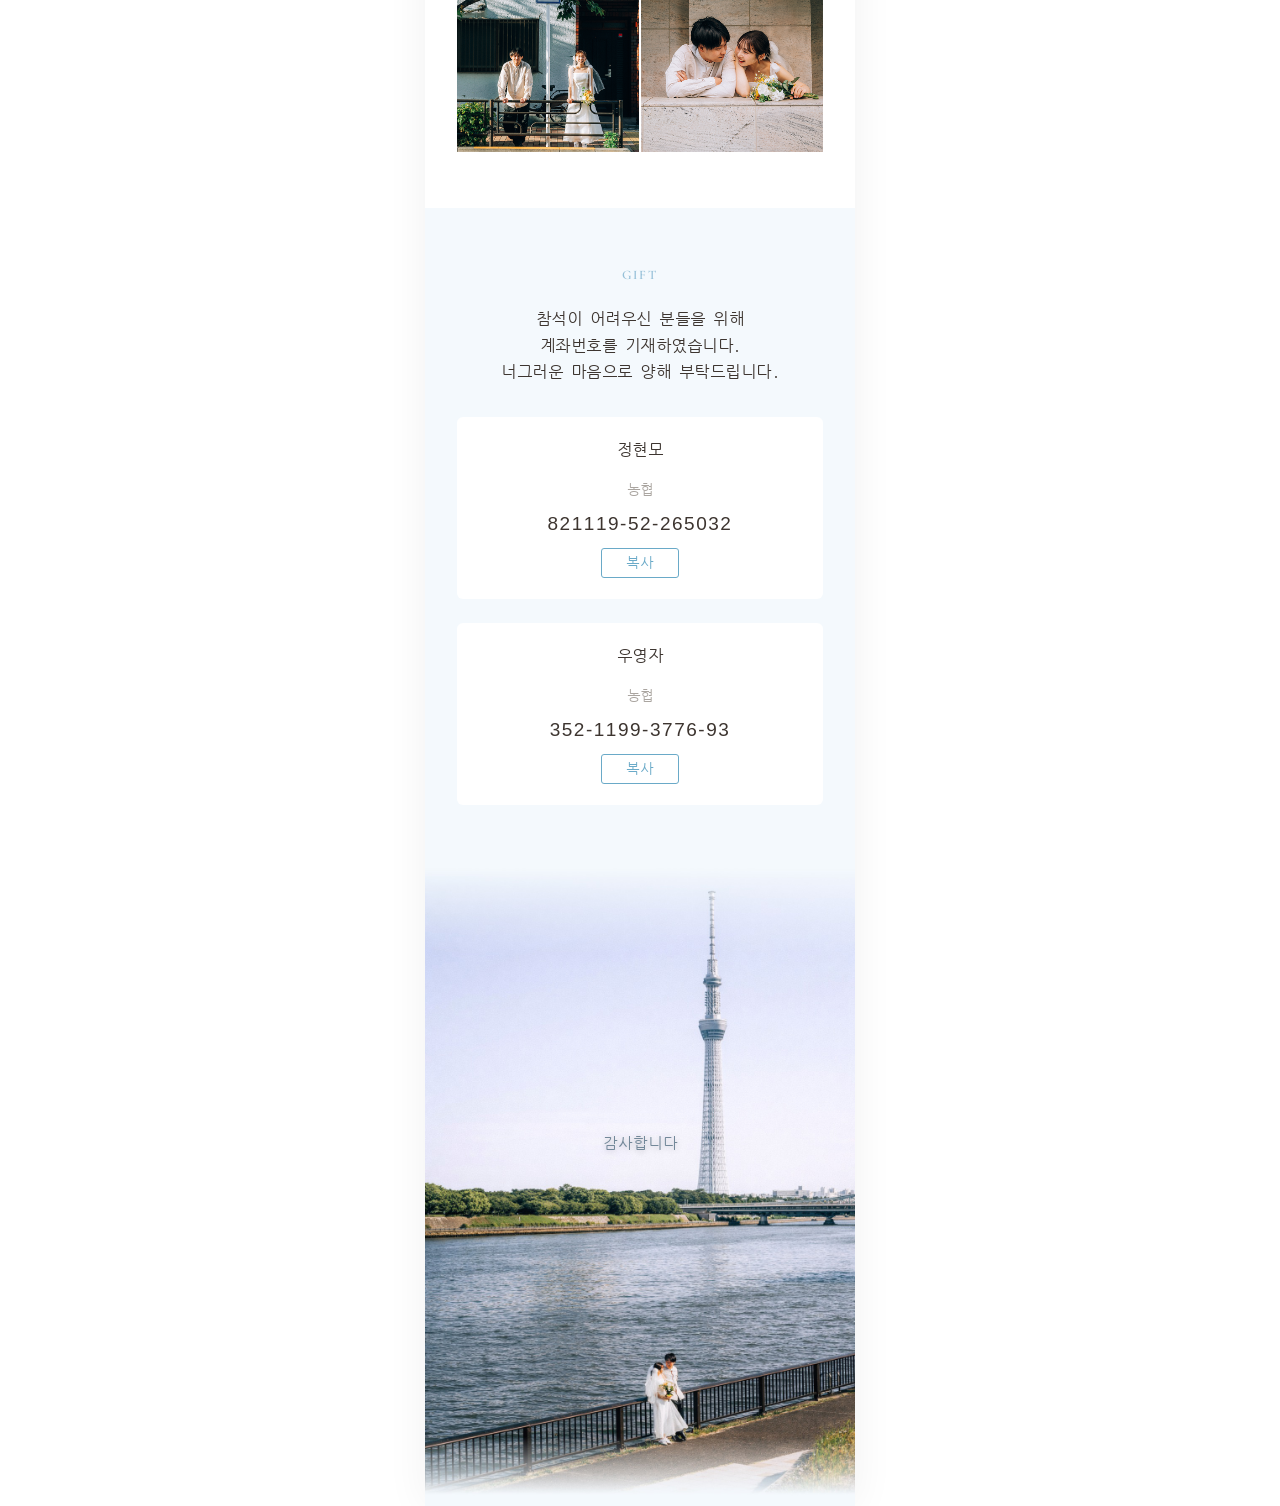
==== commit b7bce078: "style: 프로필 카드 간격 60px → 48px Co-Authored-By: Claude Sonnet 4.6 <noreply@anthropic.com>" ====
--- a/src/kaijiyu.html
+++ b/src/kaijiyu.html
@@ -15,7 +15,7 @@
   <link rel="preconnect" href="https://fonts.googleapis.com">
   <link rel="preconnect" href="https://fonts.gstatic.com" crossorigin>
   <link href="https://fonts.googleapis.com/css2?family=Cormorant+Garamond:ital,wght@0,300;0,400;0,500;1,300&family=Corben:wght@400;700&display=swap" rel="stylesheet">
-  <link rel="stylesheet" href="style.css?v=27">
+  <link rel="stylesheet" href="style.css?v=28">
 </head>
 <body>
   <div class="wrapper">
--- a/src/style.css
+++ b/src/style.css
@@ -773,7 +773,7 @@
 
 .profile-card {
   text-align: center;
-  margin-bottom: 3rem;
+  margin-bottom: 48px;
 }
 
 .profile-card:last-child {
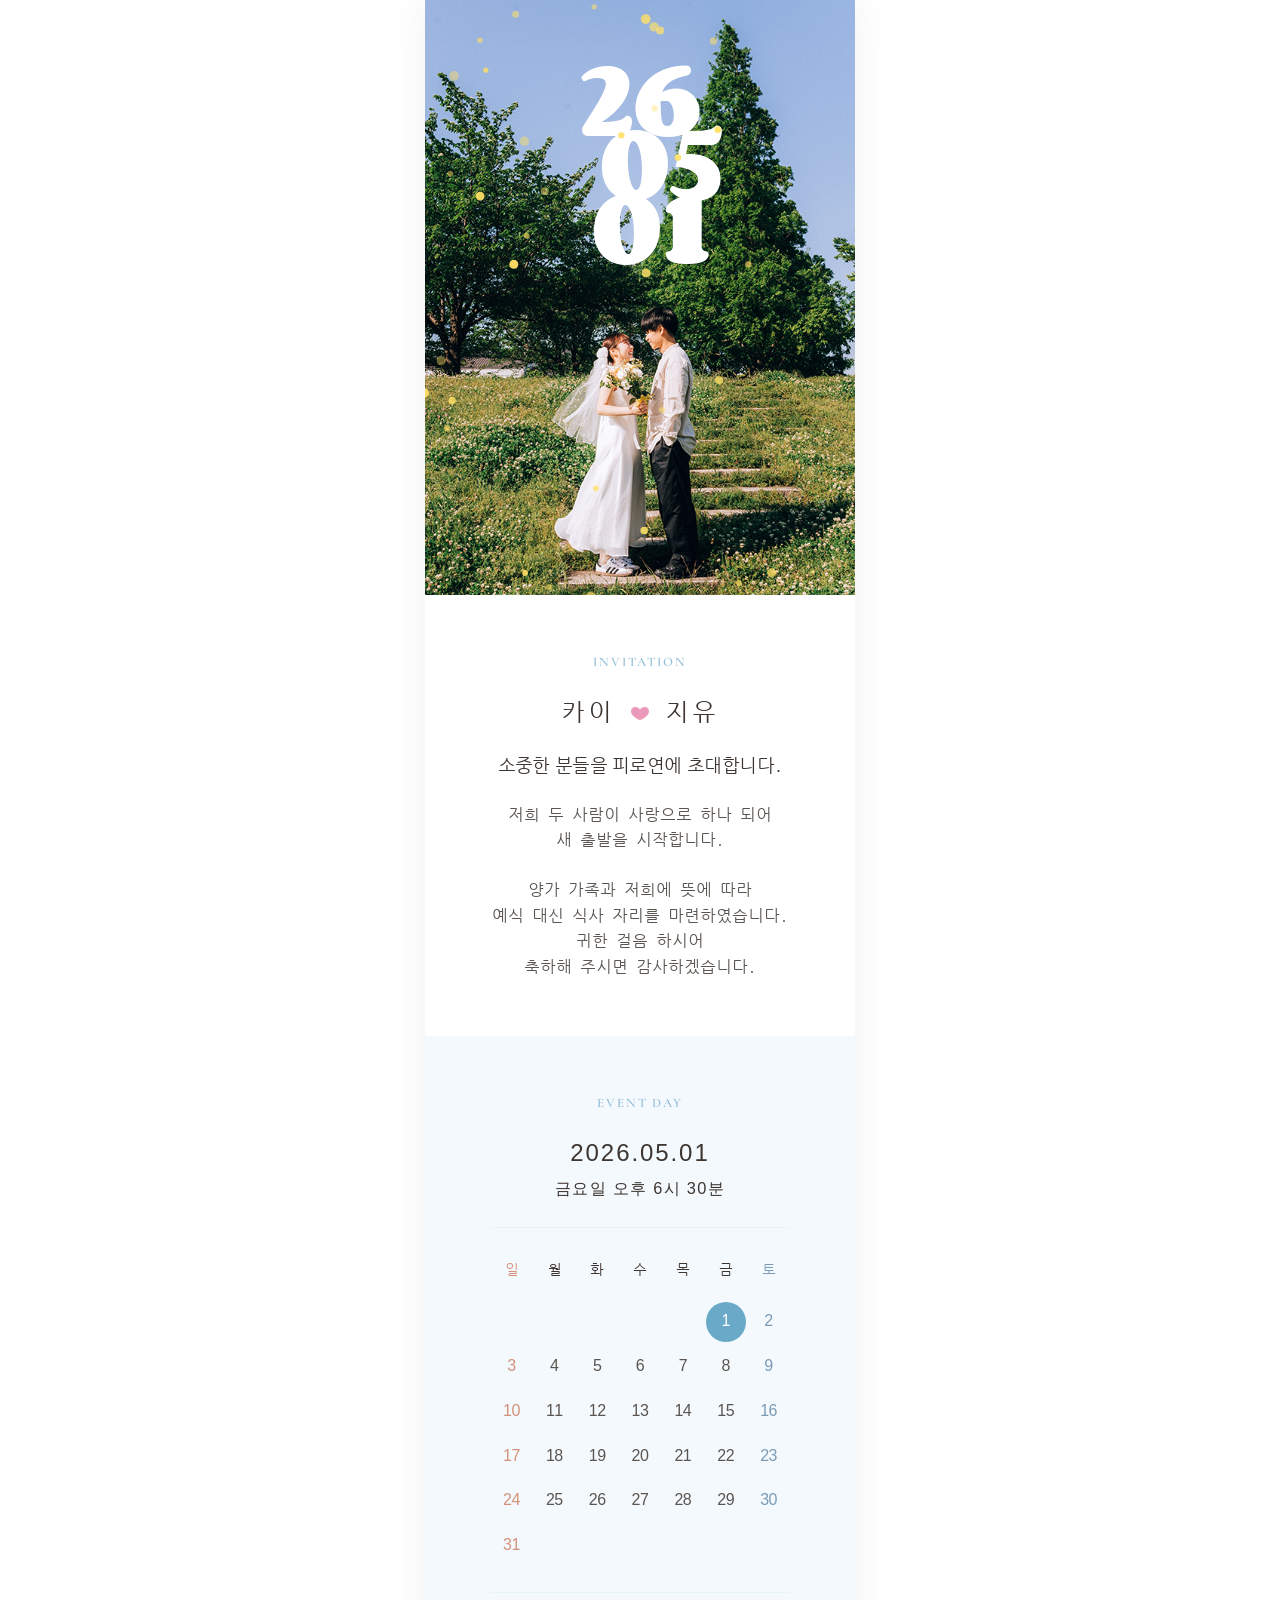
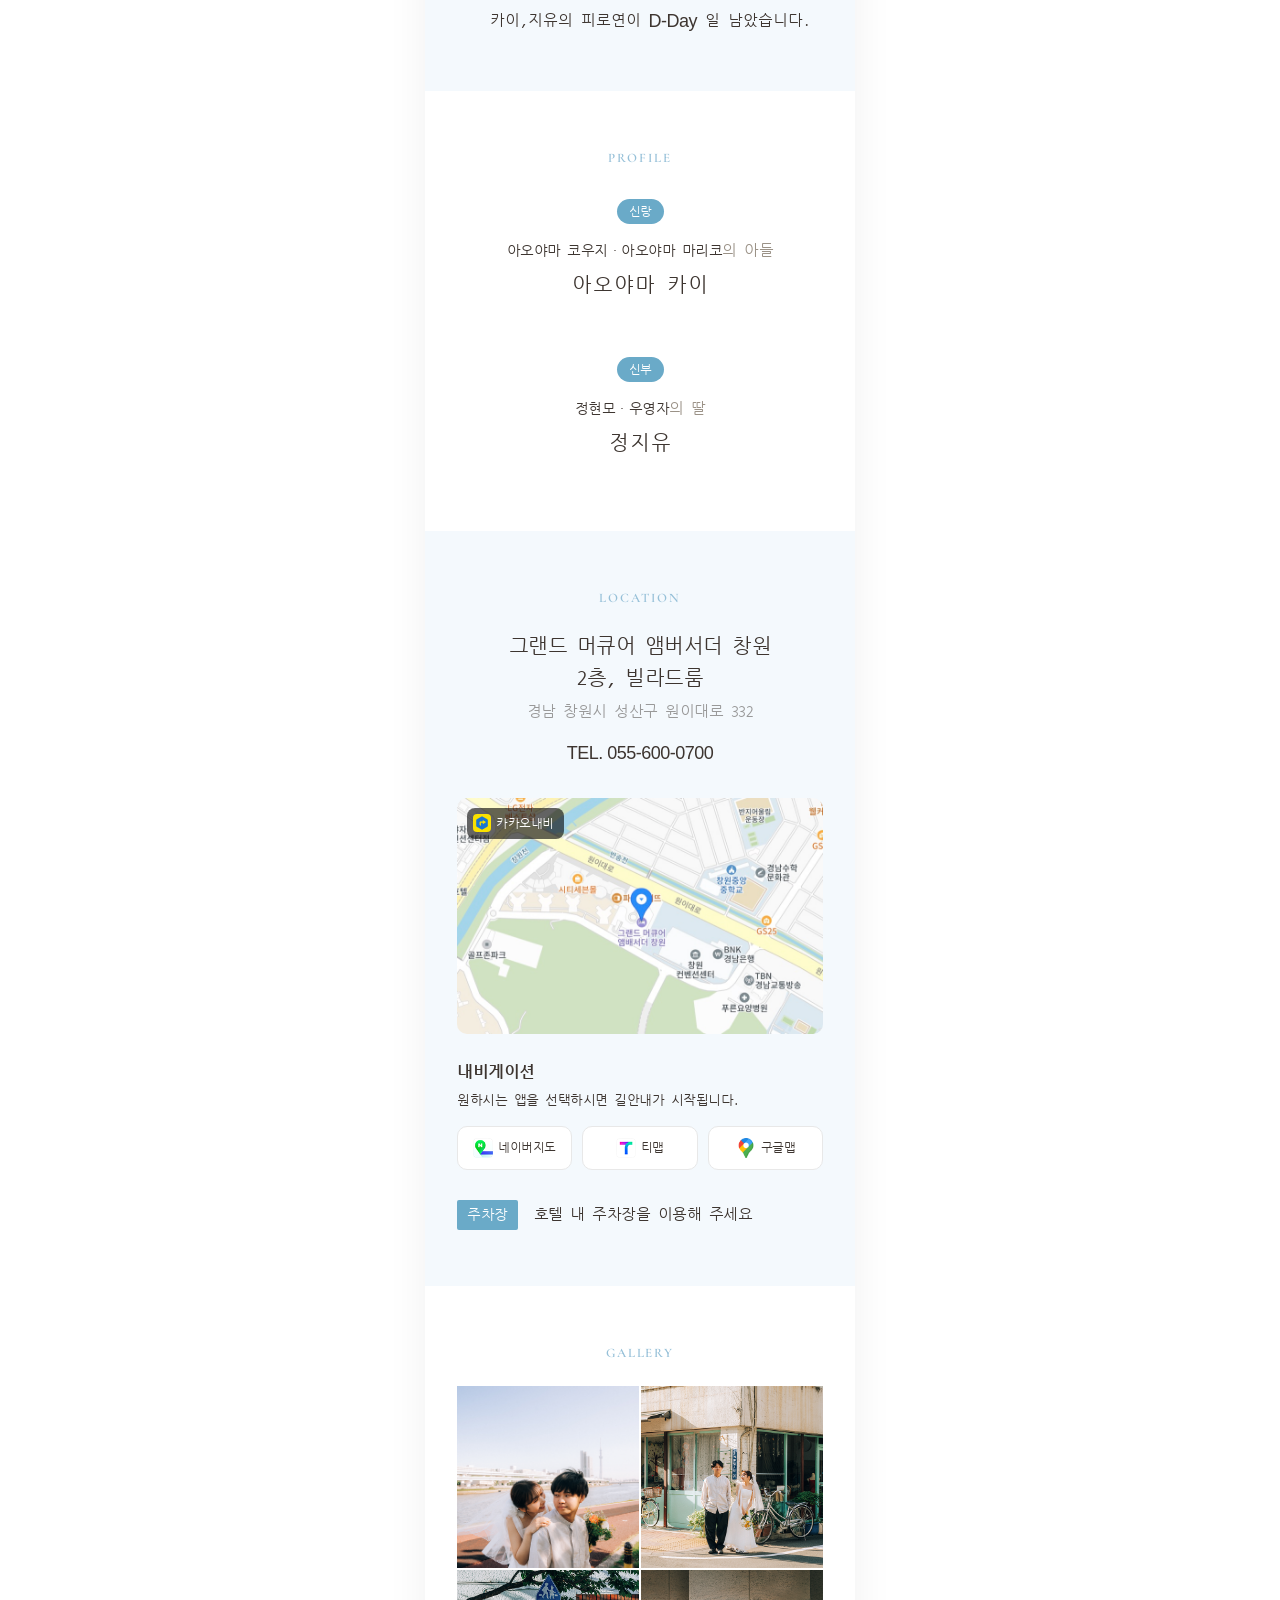
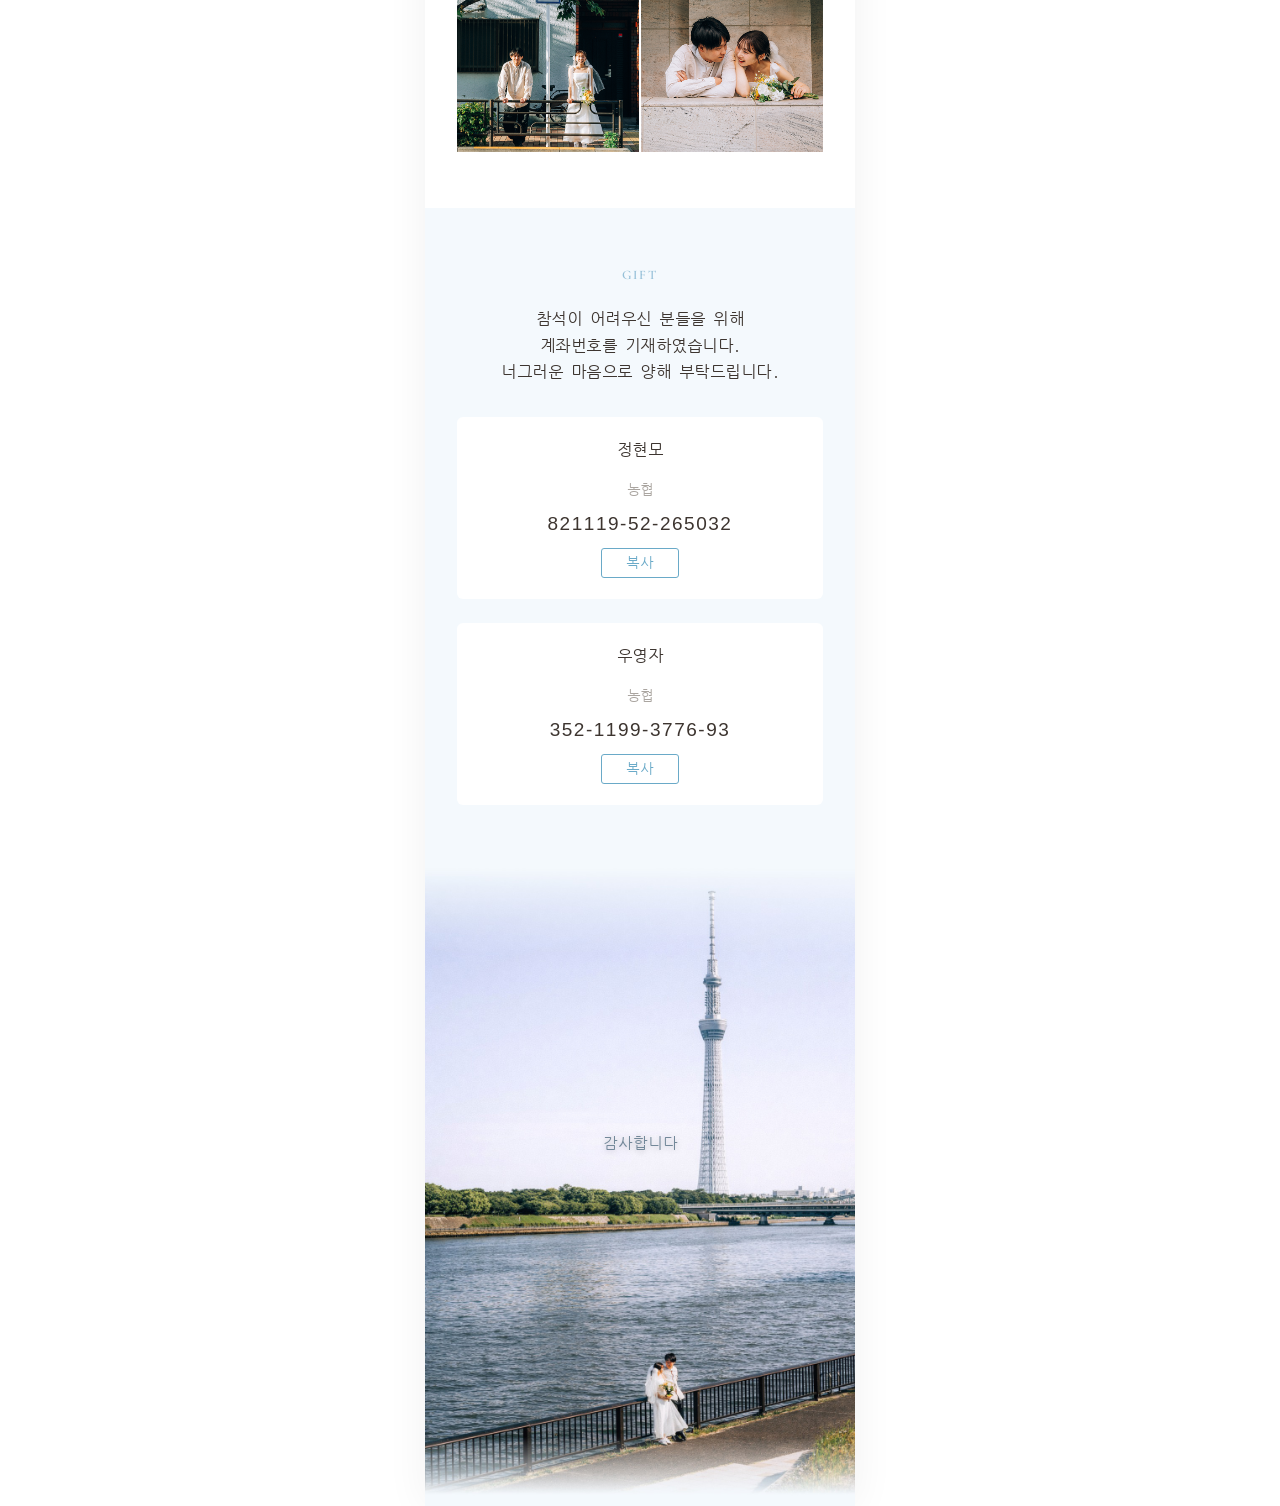
==== commit 5f001ed4: "chore: CSS 캐시 버스팅 v29 Co-Authored-By: Claude Sonnet 4.6 <noreply@anthropic.com>" ====
--- a/src/kaijiyu.html
+++ b/src/kaijiyu.html
@@ -15,7 +15,7 @@
   <link rel="preconnect" href="https://fonts.googleapis.com">
   <link rel="preconnect" href="https://fonts.gstatic.com" crossorigin>
   <link href="https://fonts.googleapis.com/css2?family=Cormorant+Garamond:ital,wght@0,300;0,400;0,500;1,300&family=Corben:wght@400;700&display=swap" rel="stylesheet">
-  <link rel="stylesheet" href="style.css?v=28">
+  <link rel="stylesheet" href="style.css?v=29">
 </head>
 <body>
   <div class="wrapper">
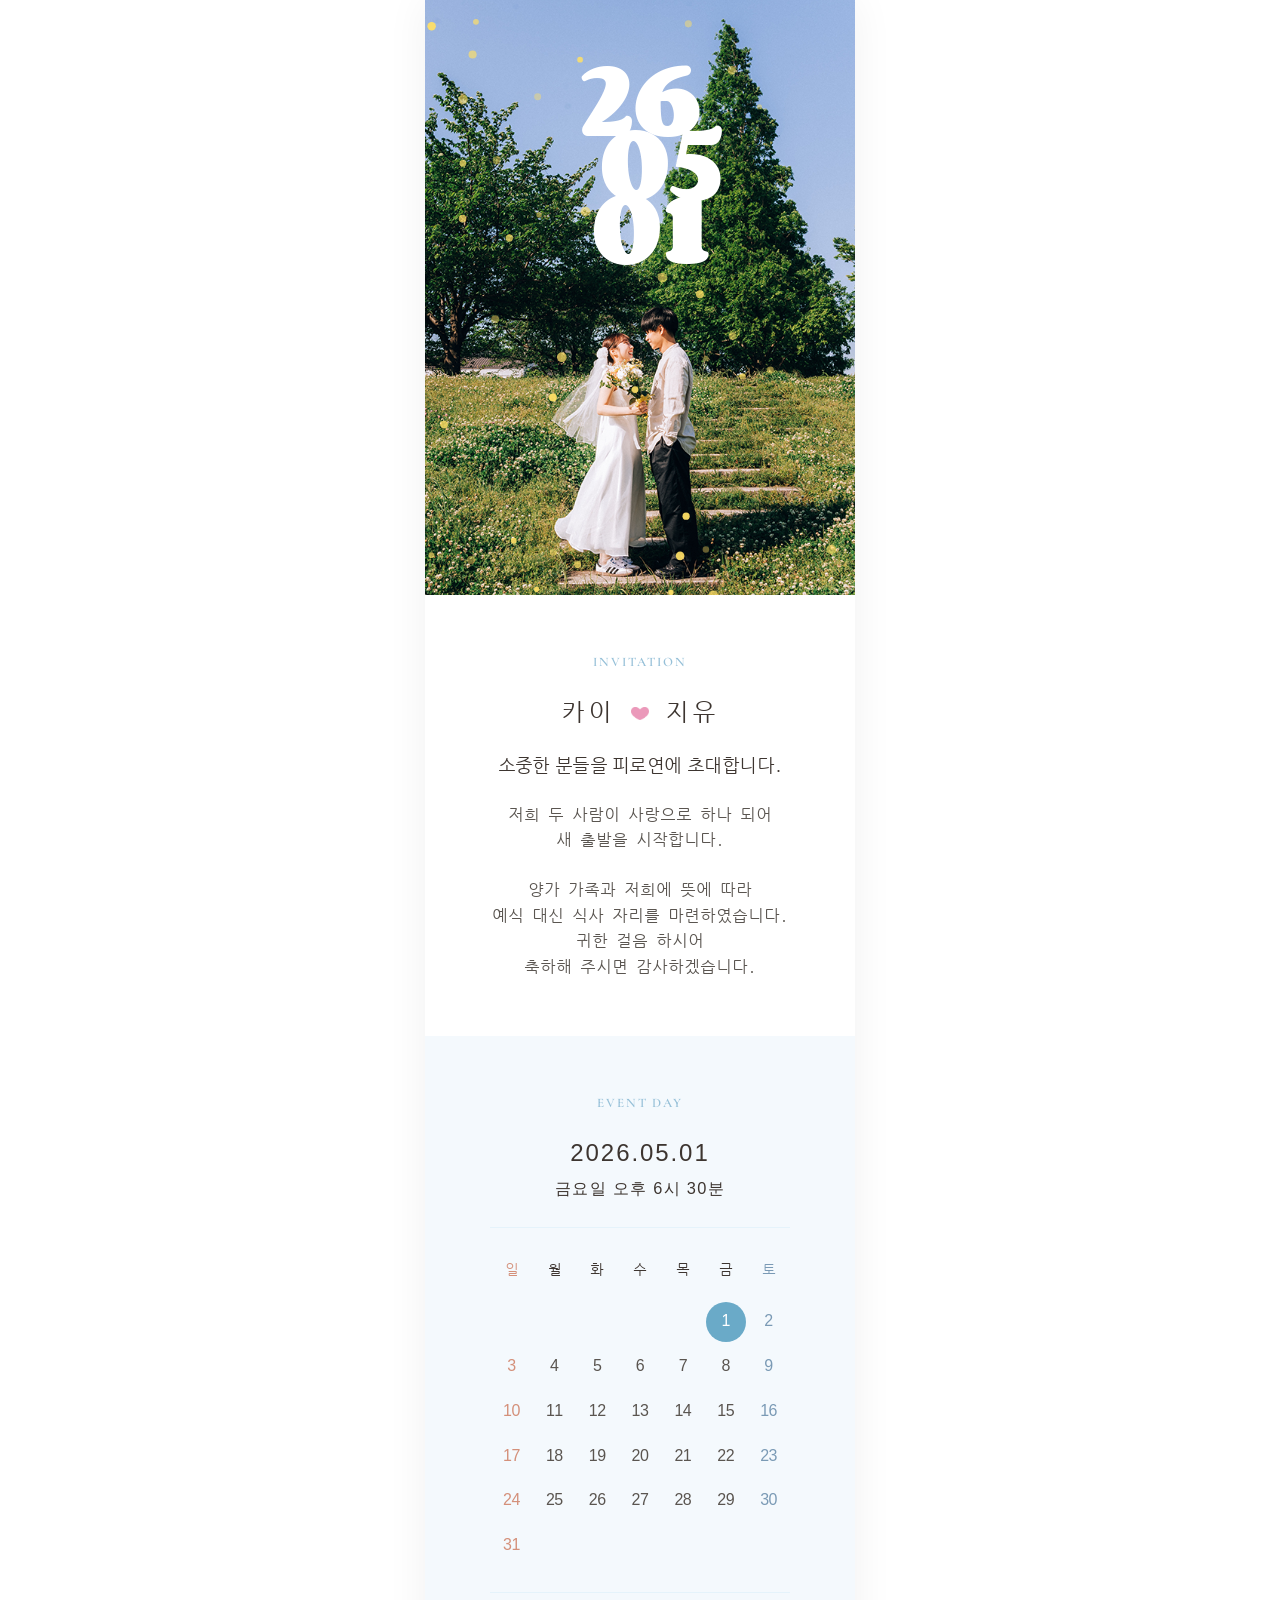
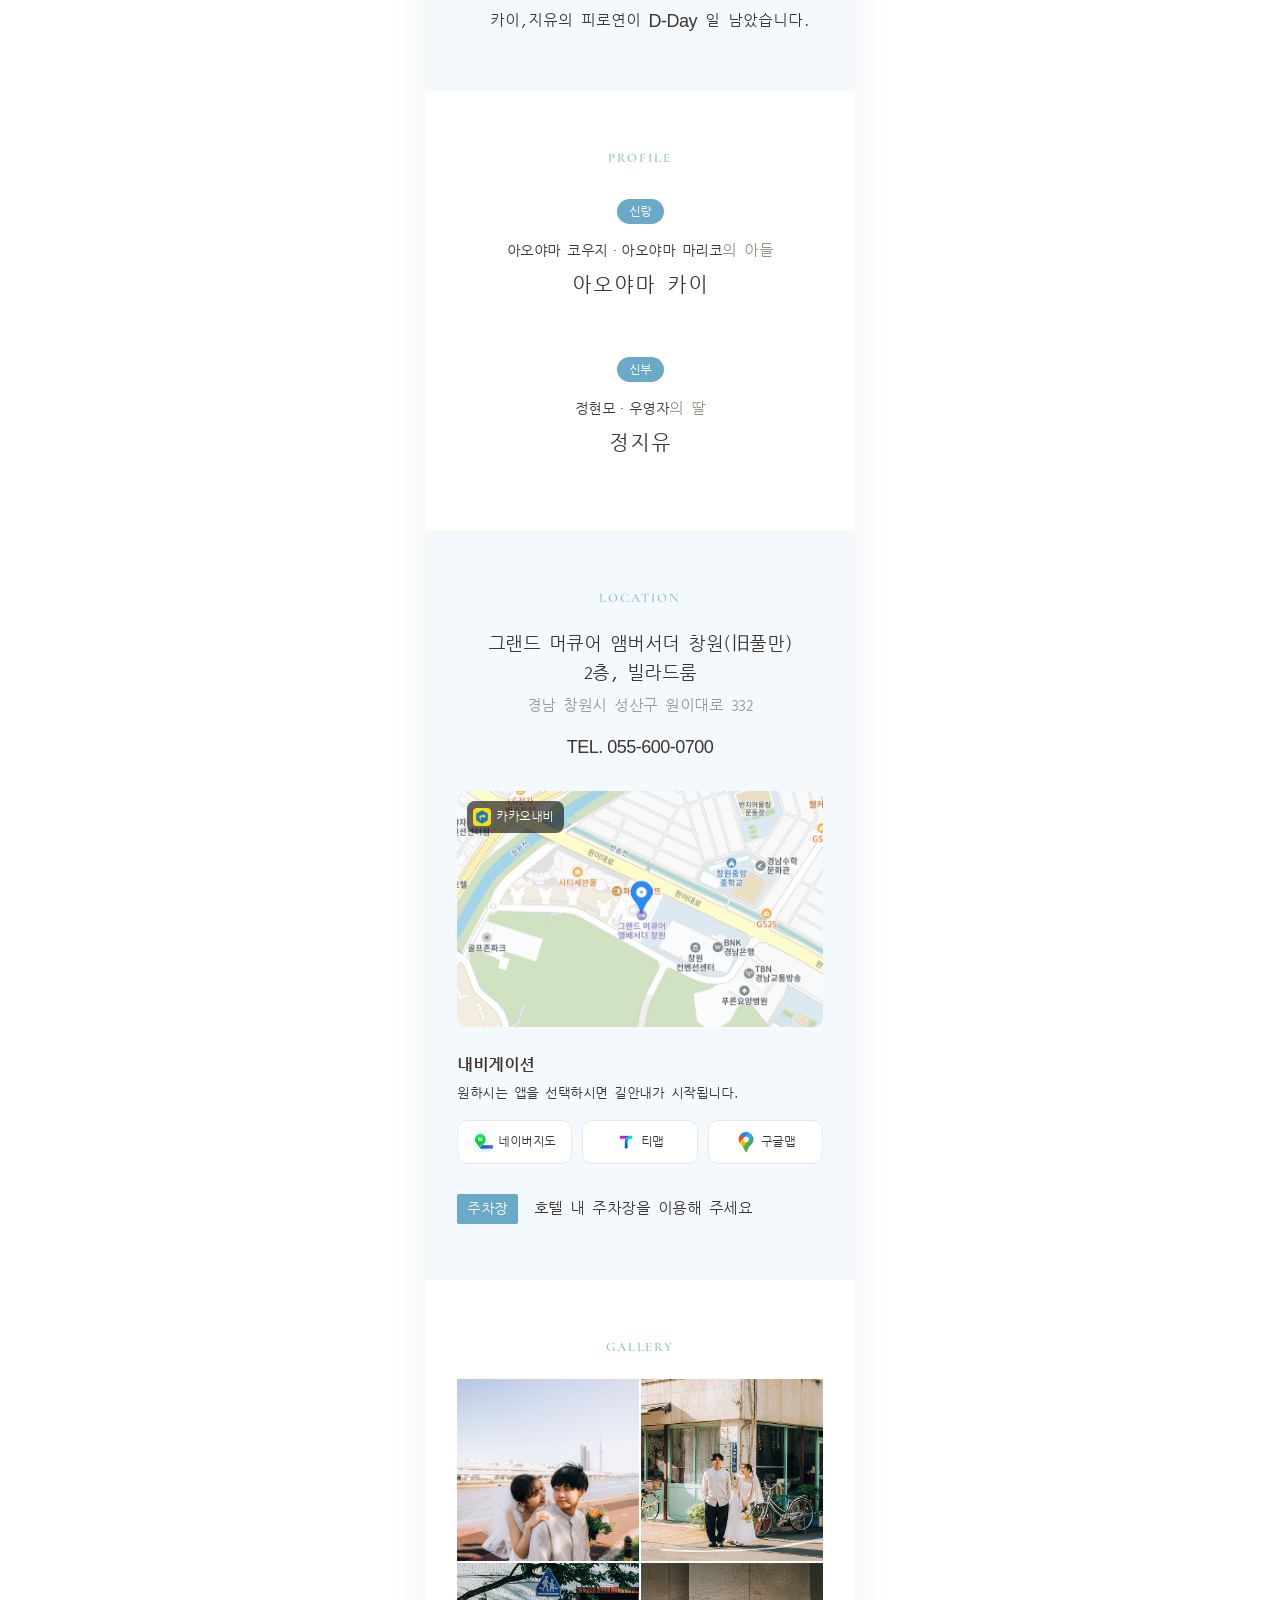
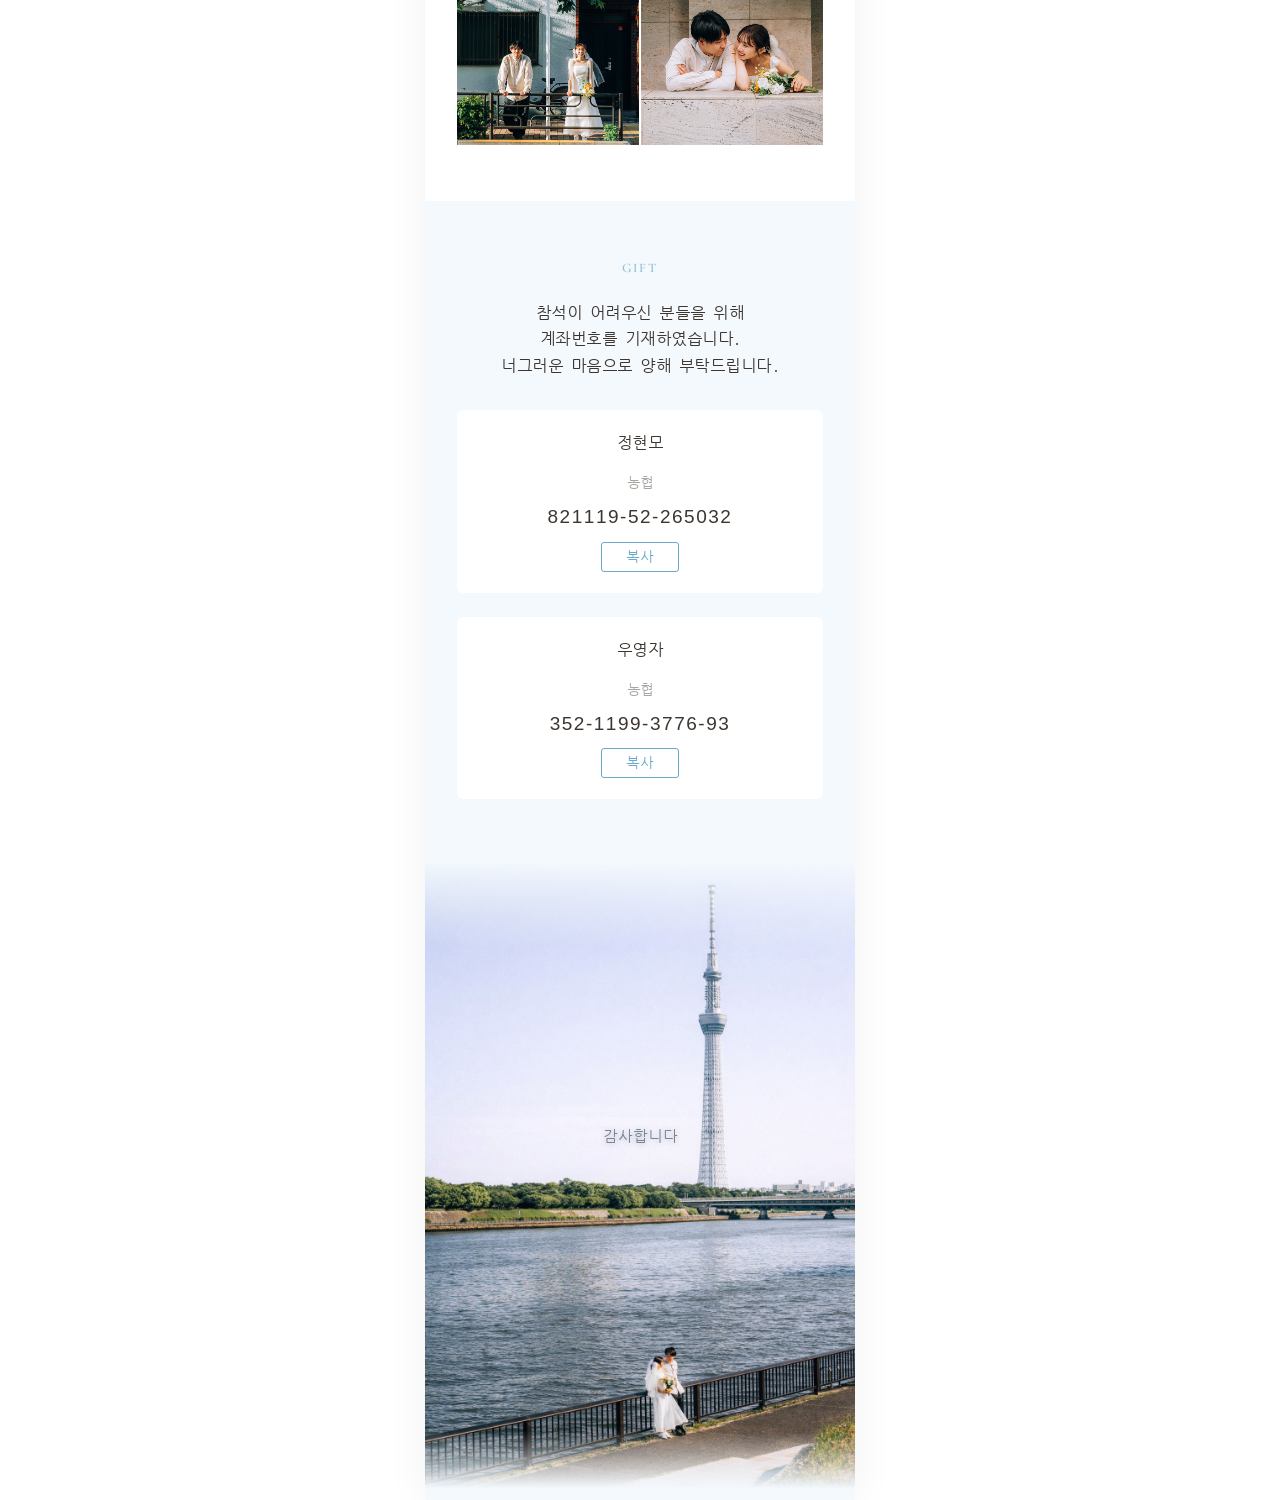
==== commit d463b14b: "fix: location-name 폰트 18px, (旧풀만) 추가, 가로스크롤 방지" ====
--- a/src/kaijiyu.html
+++ b/src/kaijiyu.html
@@ -15,7 +15,7 @@
   <link rel="preconnect" href="https://fonts.googleapis.com">
   <link rel="preconnect" href="https://fonts.gstatic.com" crossorigin>
   <link href="https://fonts.googleapis.com/css2?family=Cormorant+Garamond:ital,wght@0,300;0,400;0,500;1,300&family=Corben:wght@400;700&display=swap" rel="stylesheet">
-  <link rel="stylesheet" href="style.css?v=29">
+  <link rel="stylesheet" href="style.css?v=31">
 </head>
 <body>
   <div class="wrapper">
@@ -111,7 +111,7 @@
     <section id="location">
       <div class="fade-in">
       <h2 class="section-eng">LOCATION</h2>
-      <h3 class="location-name">그랜드 머큐어 앰버서더 창원<br>2층, 빌라드룸</h3>
+      <h3 class="location-name">그랜드 머큐어 앰버서더 창원(旧풀만)<br>2층, 빌라드룸</h3>
       <p class="location-address">경남 창원시 성산구 원이대로 332</p>
       <p class="location-tel"><a href="tel:0556000700">TEL. 055-600-0700</a></p>
       <a class="map-preview" href="https://kko.to/2VuGNEzDp4" target="_blank">
--- a/src/style.css
+++ b/src/style.css
@@ -29,6 +29,7 @@
   background-color: #fff;
   margin: 0;
   padding: 0;
+  overflow-x: hidden;
 }
 
 body {
@@ -41,6 +42,7 @@
   -webkit-font-smoothing: antialiased;
   margin: 0;
   padding: 0;
+  overflow-x: hidden;
 }
 
 img {
@@ -485,7 +487,7 @@
 }
 
 .location-name {
-  font-size: 20px;
+  font-size: 18px;
   font-weight: 400;
   color: #3d3530;
   margin-bottom: 0.2rem;
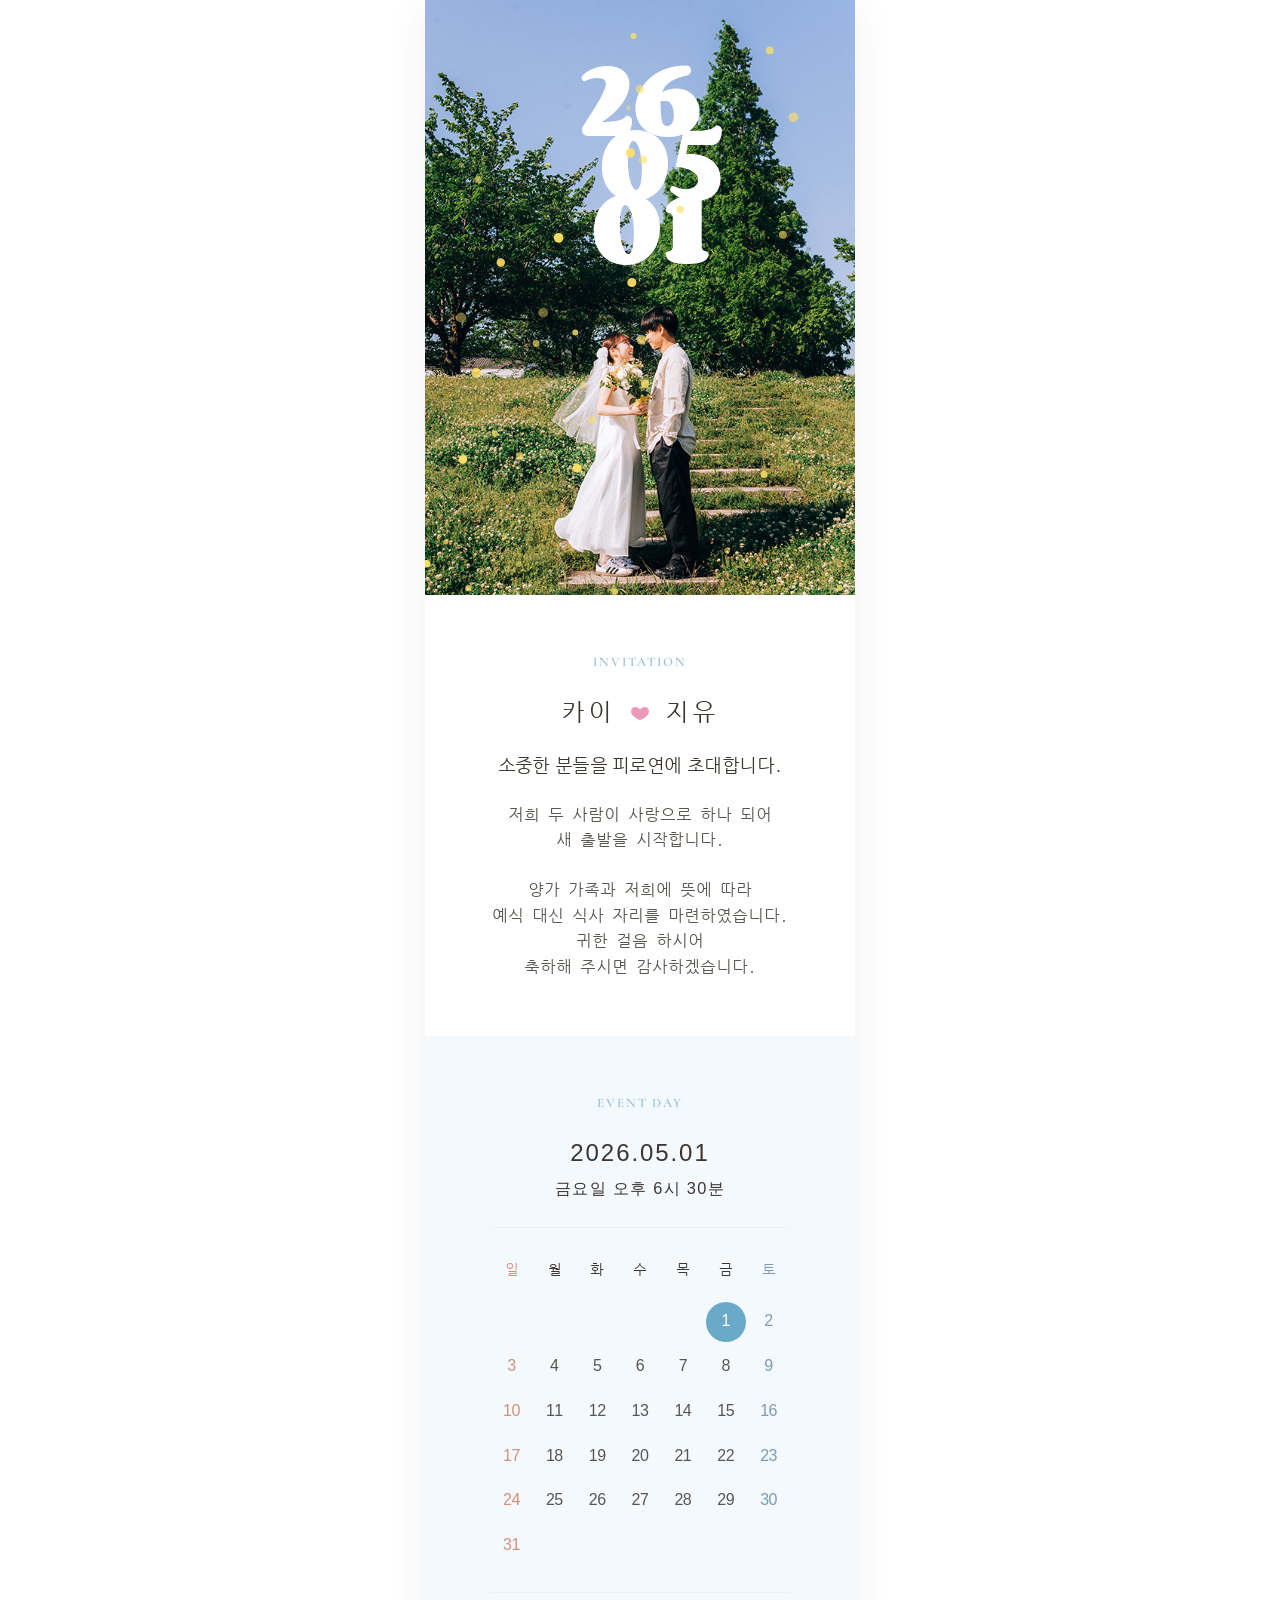
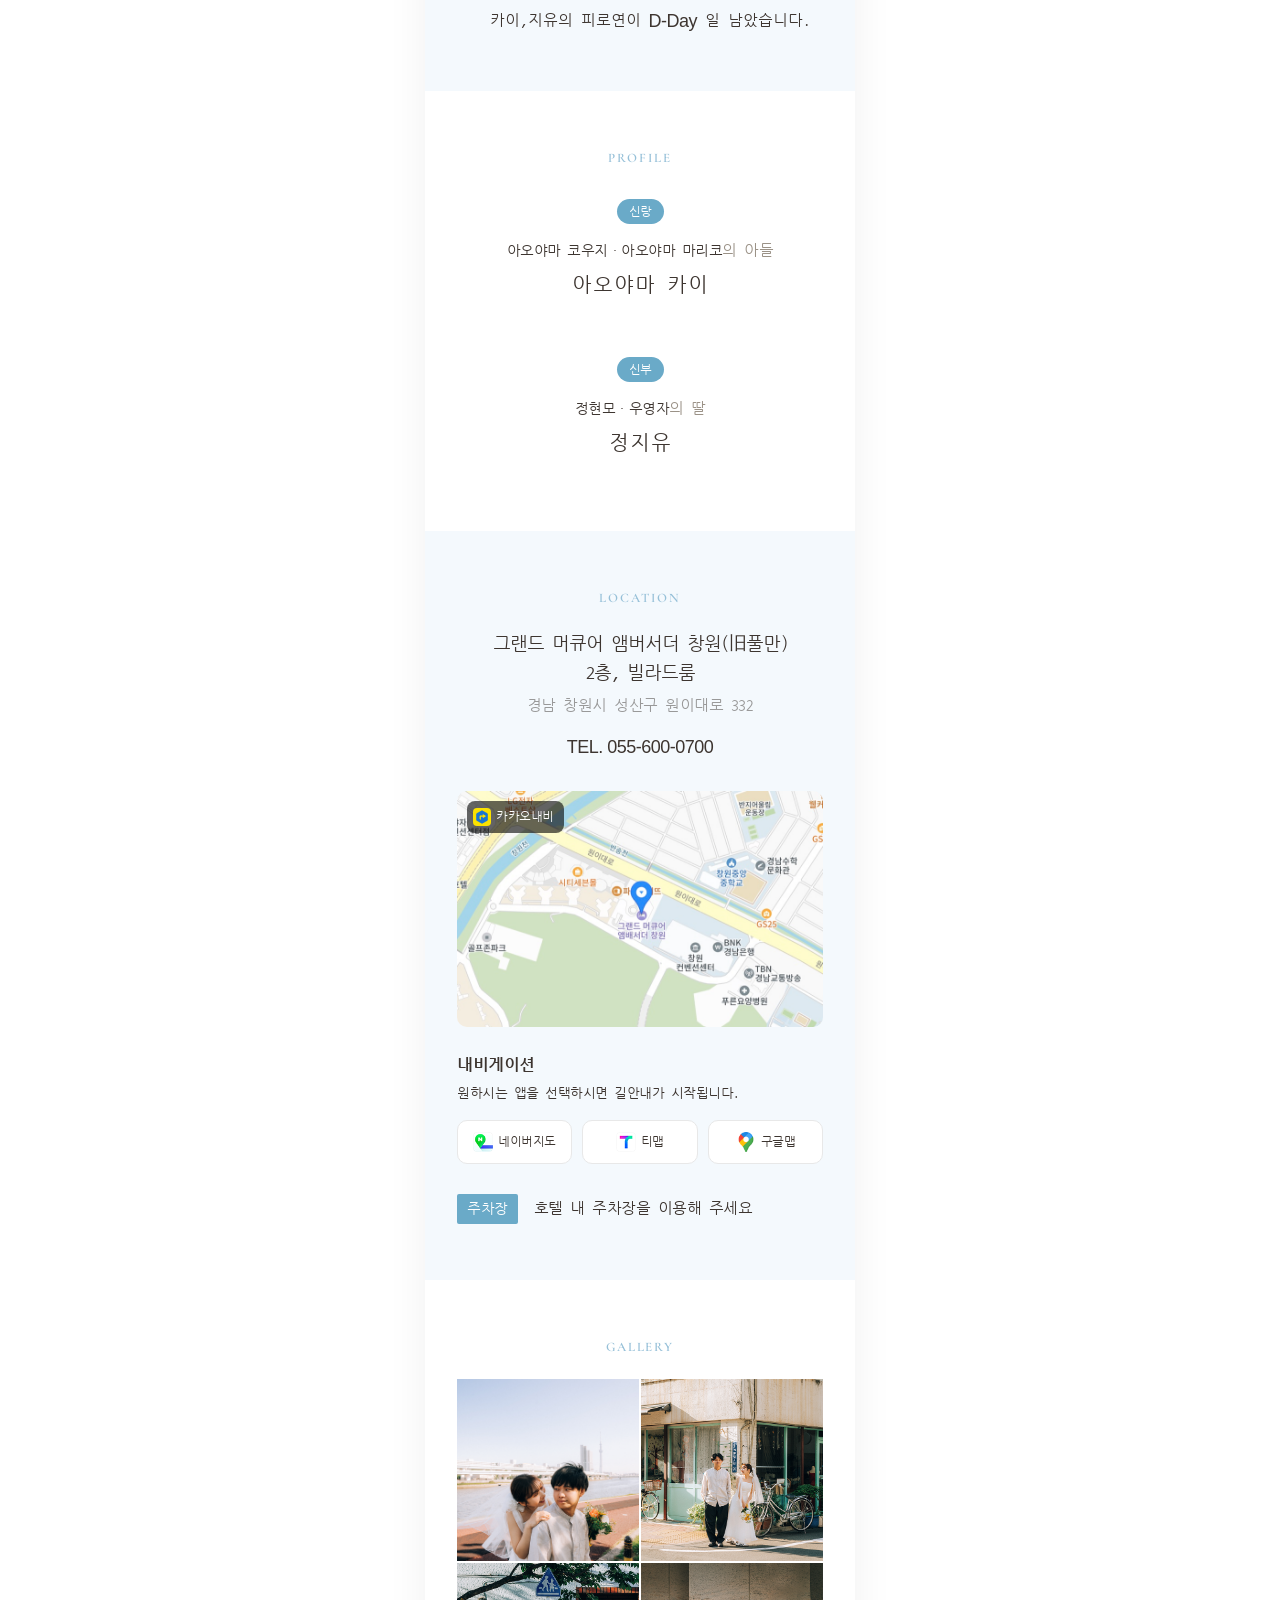
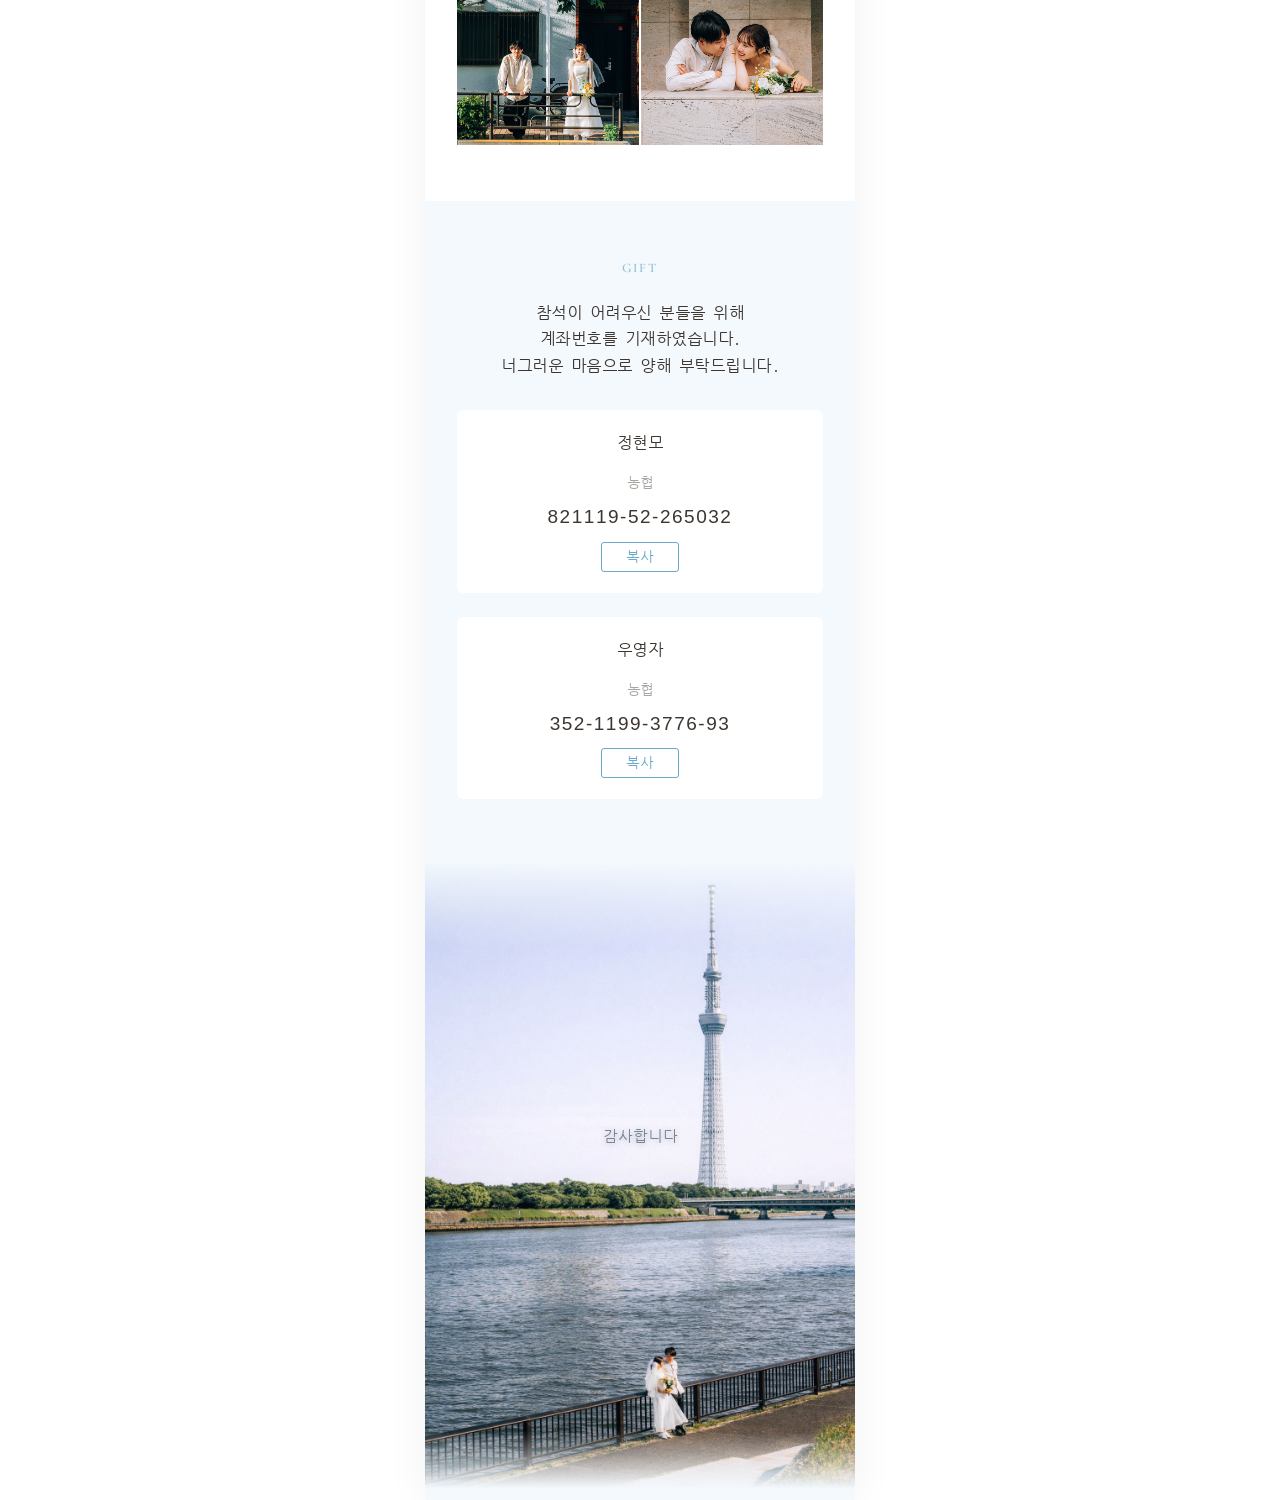
==== commit 723299ba: "fix: location-name letter-spacing -1px" ====
--- a/src/kaijiyu.html
+++ b/src/kaijiyu.html
@@ -15,7 +15,7 @@
   <link rel="preconnect" href="https://fonts.googleapis.com">
   <link rel="preconnect" href="https://fonts.gstatic.com" crossorigin>
   <link href="https://fonts.googleapis.com/css2?family=Cormorant+Garamond:ital,wght@0,300;0,400;0,500;1,300&family=Corben:wght@400;700&display=swap" rel="stylesheet">
-  <link rel="stylesheet" href="style.css?v=31">
+  <link rel="stylesheet" href="style.css?v=32">
 </head>
 <body>
   <div class="wrapper">
--- a/src/style.css
+++ b/src/style.css
@@ -492,6 +492,7 @@
   color: #3d3530;
   margin-bottom: 0.2rem;
   line-height: 1.6;
+  letter-spacing: -1px;
 }
 
 .location-hall {
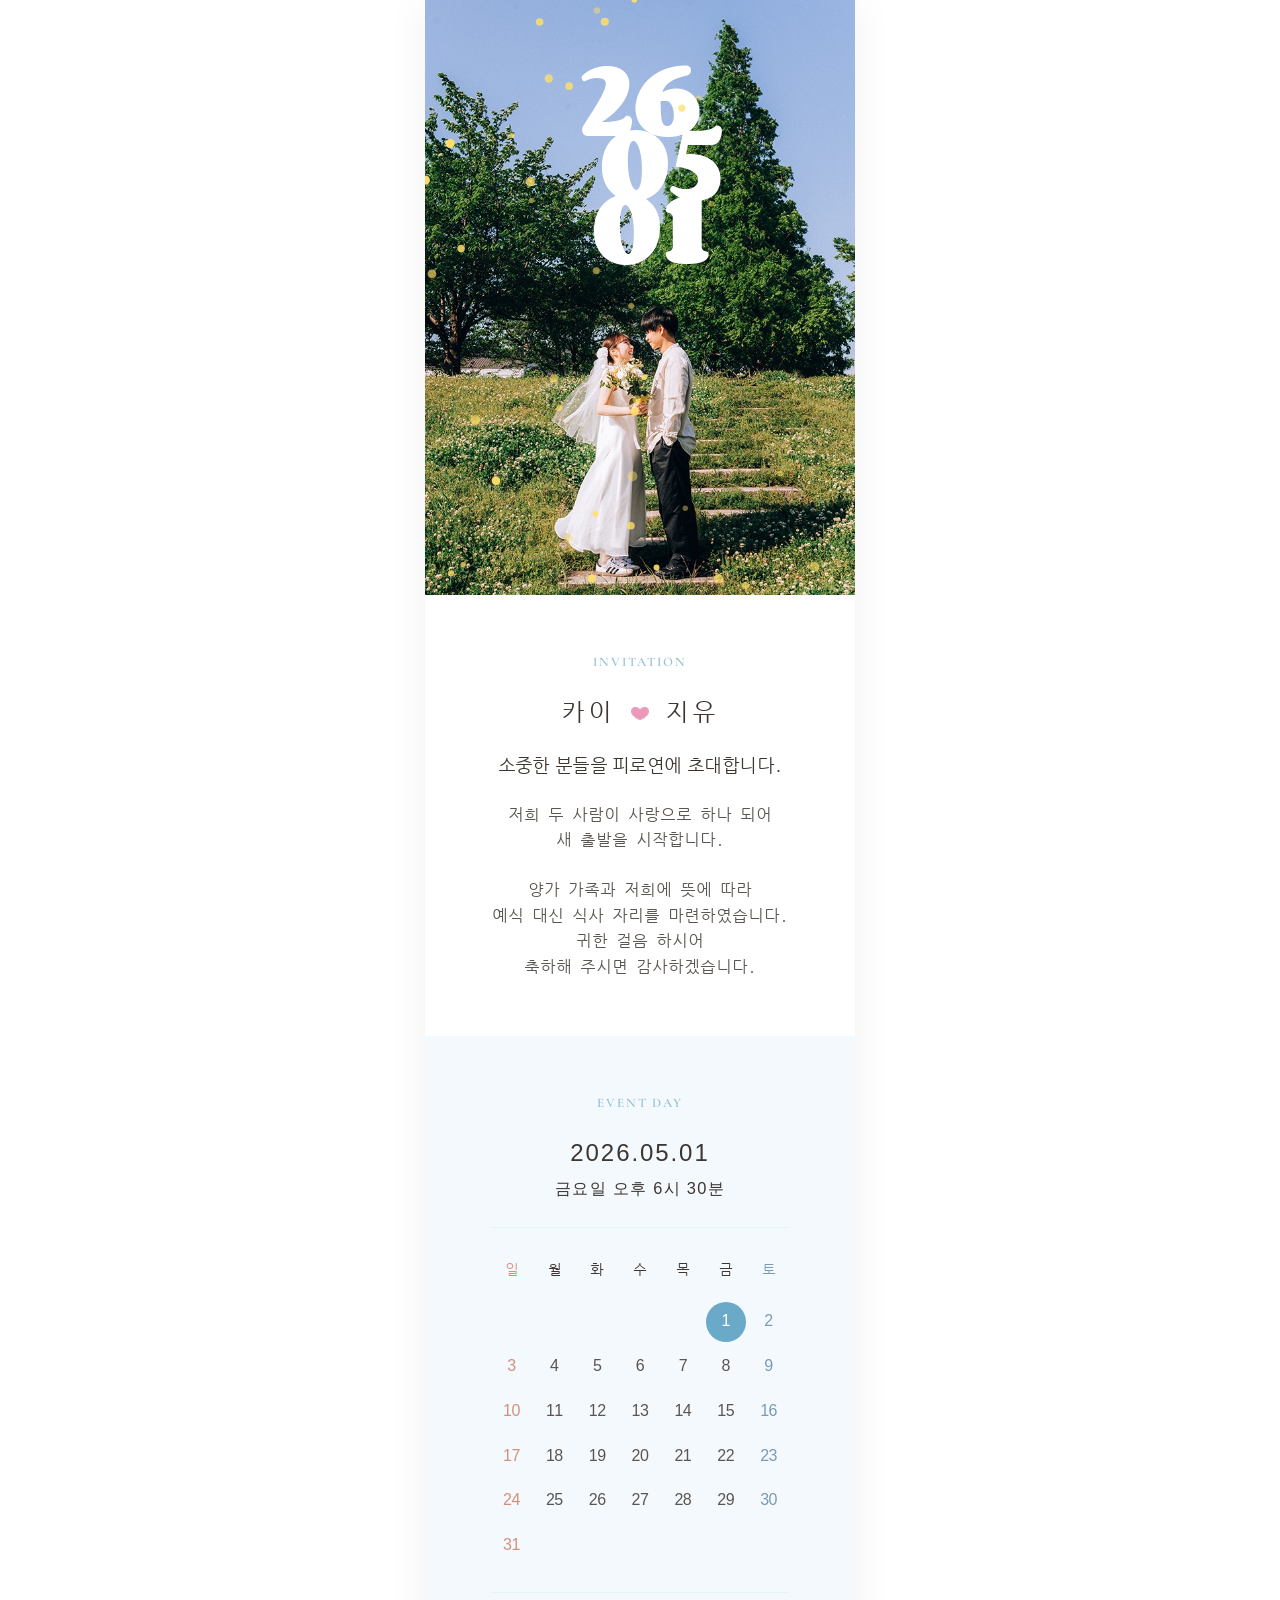
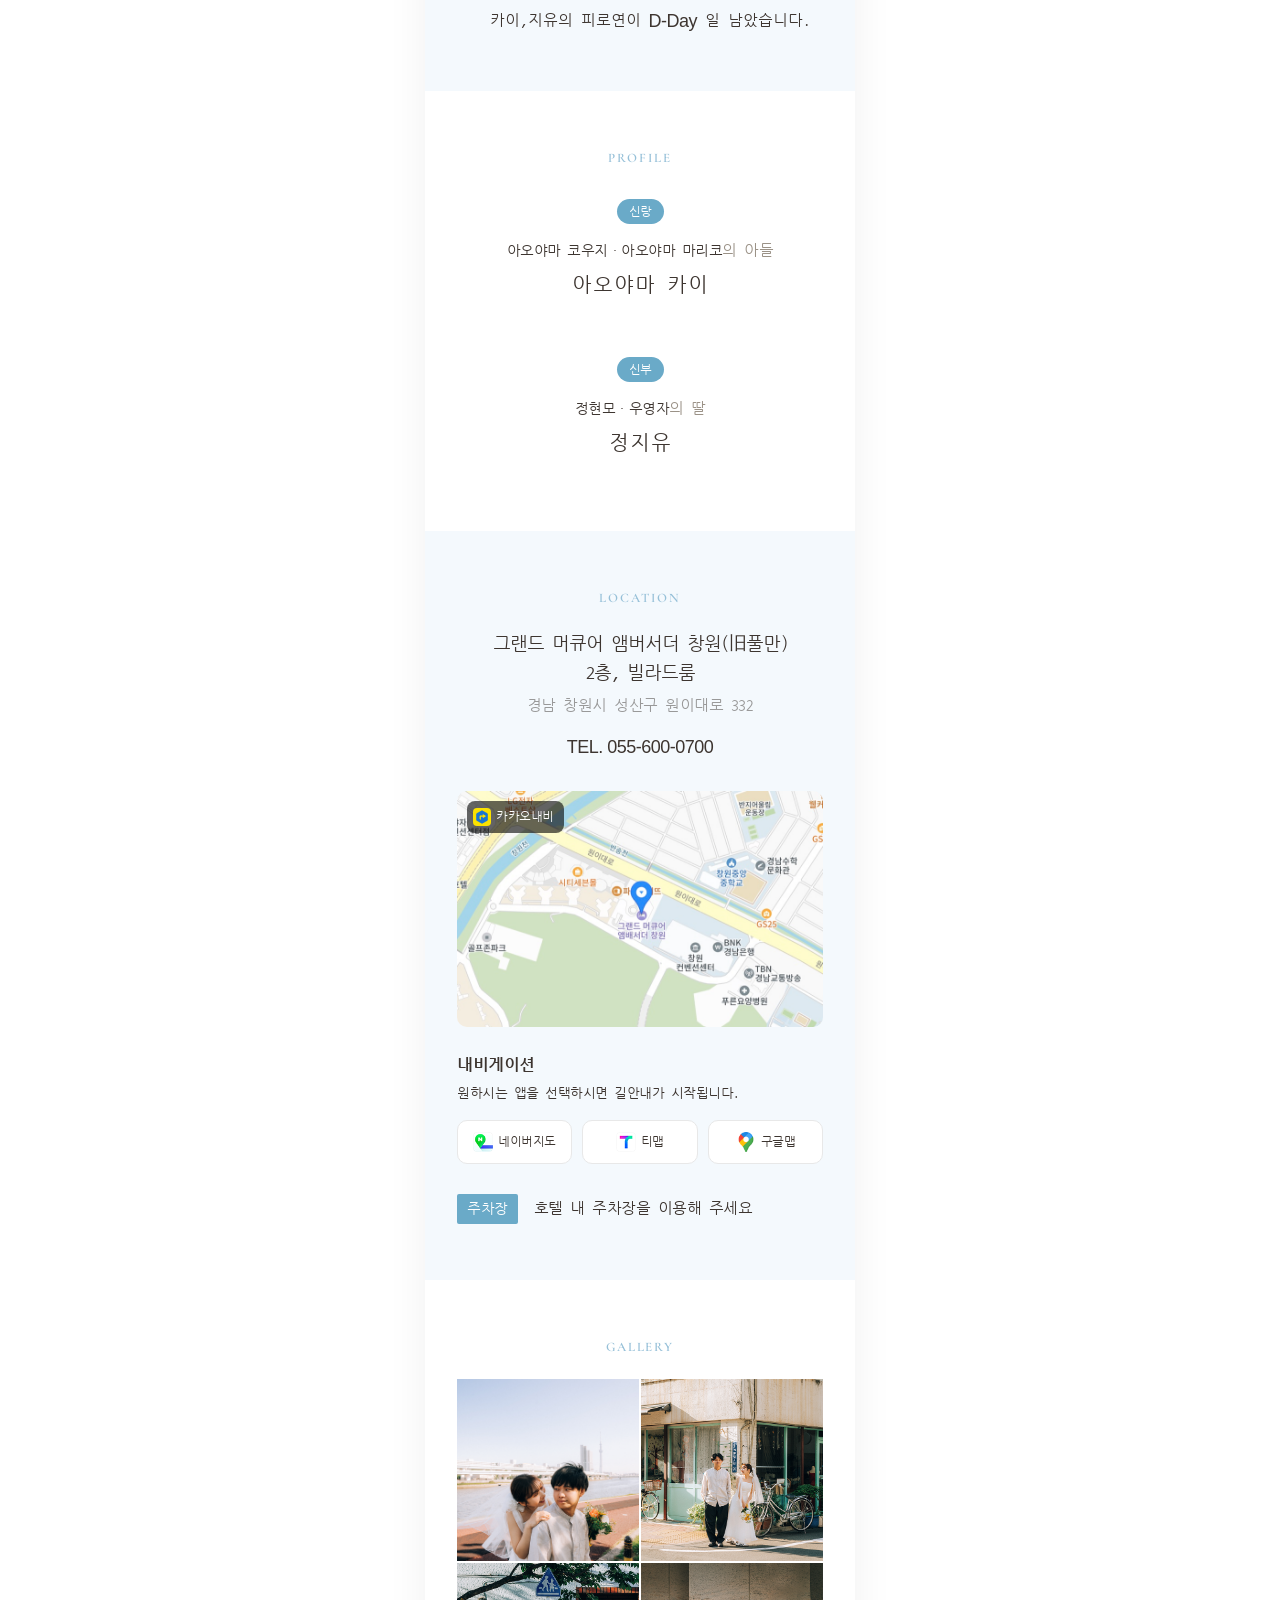
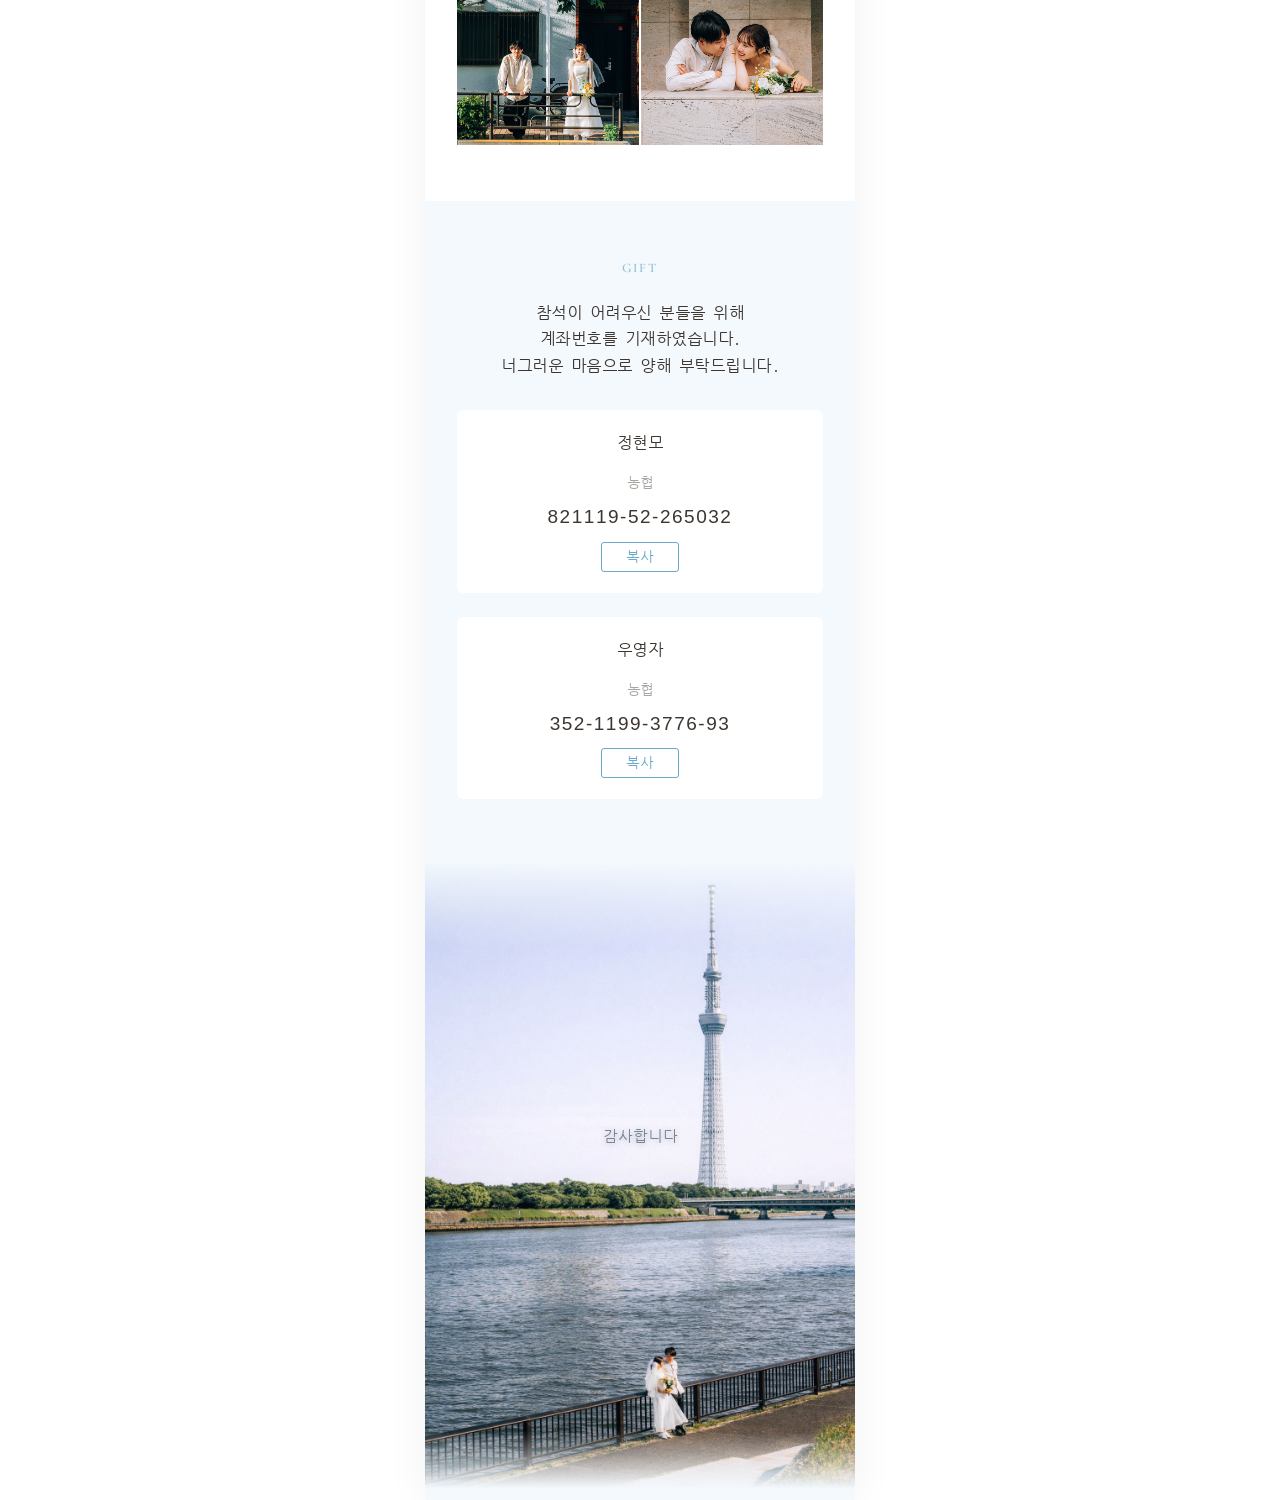
==== commit c323c5f6: "fix: 라이트박스 열릴 때 배경 스크롤 차단" ====
--- a/src/kaijiyu.html
+++ b/src/kaijiyu.html
@@ -193,6 +193,6 @@
     <img id="lightbox-img" src="" alt="">
   </div>
 
-  <script src="script.js?v=11"></script>
+  <script src="script.js?v=12"></script>
 </body>
 </html>
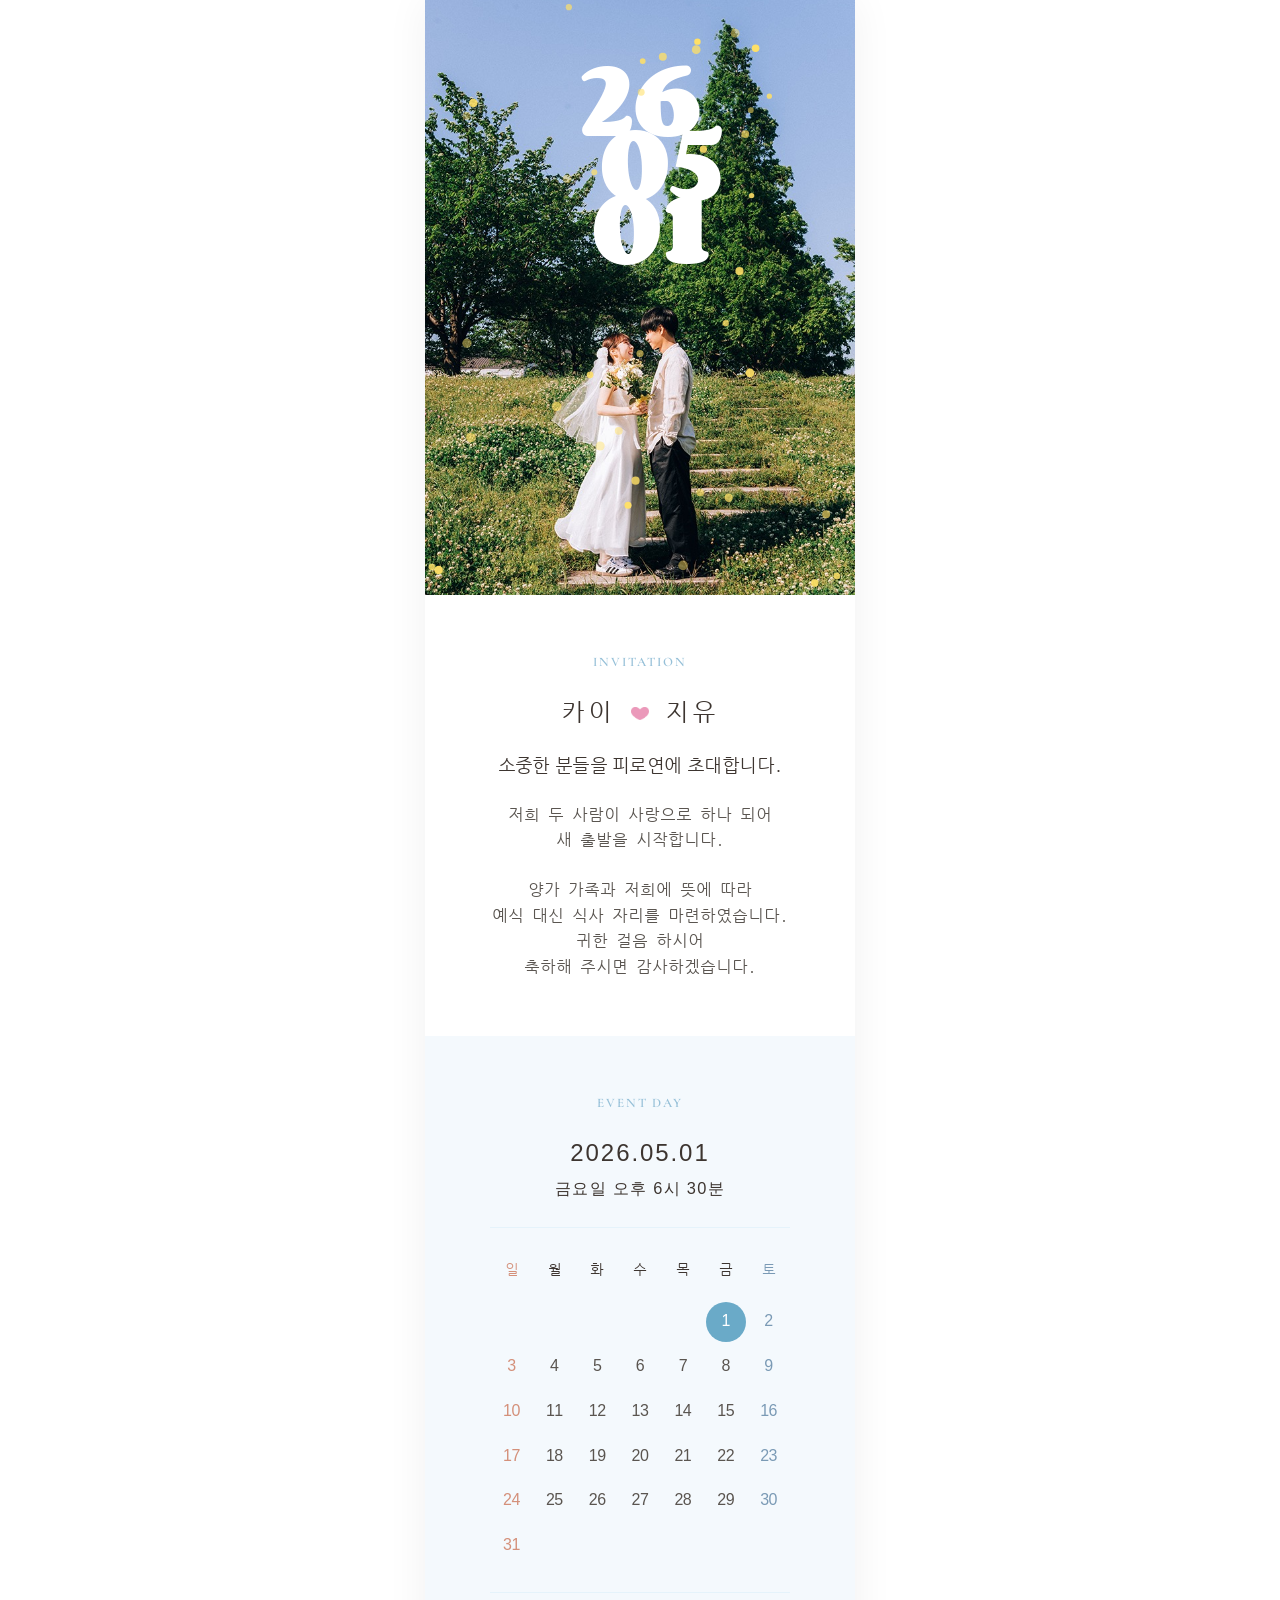
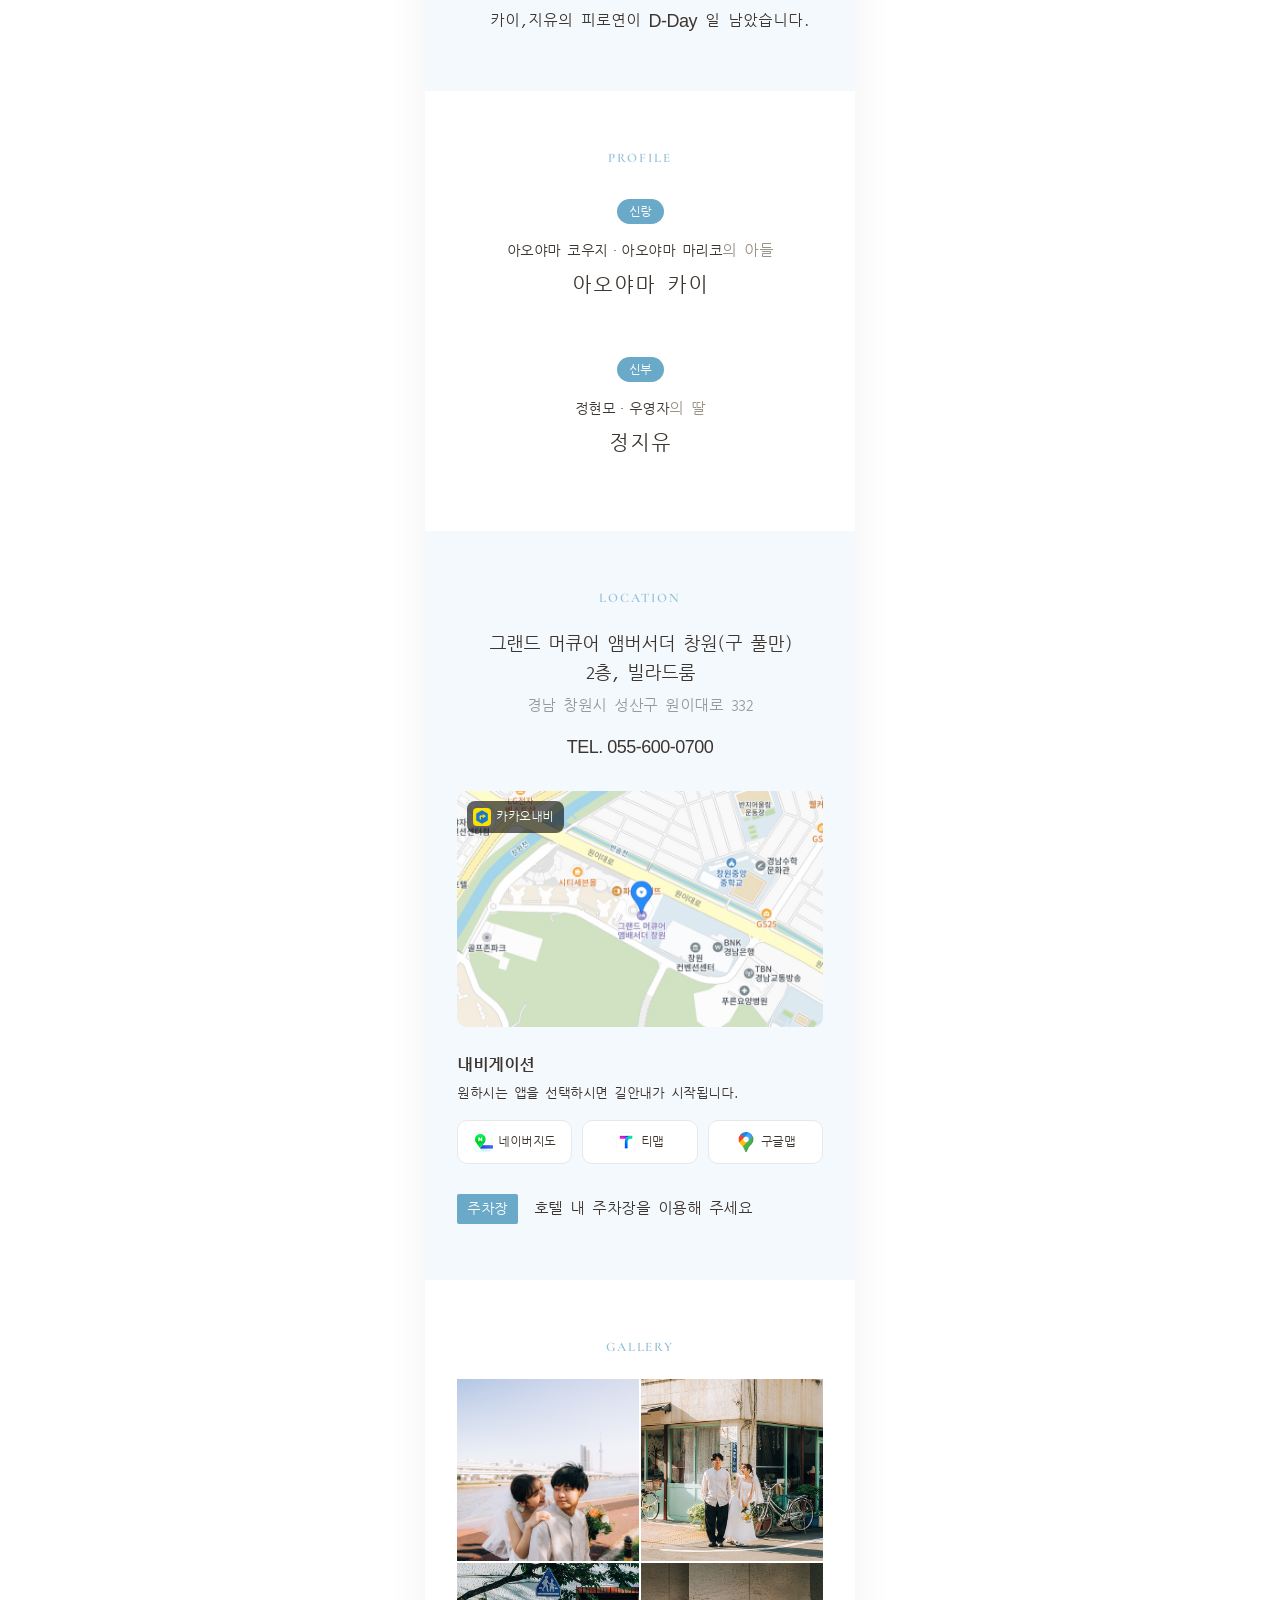
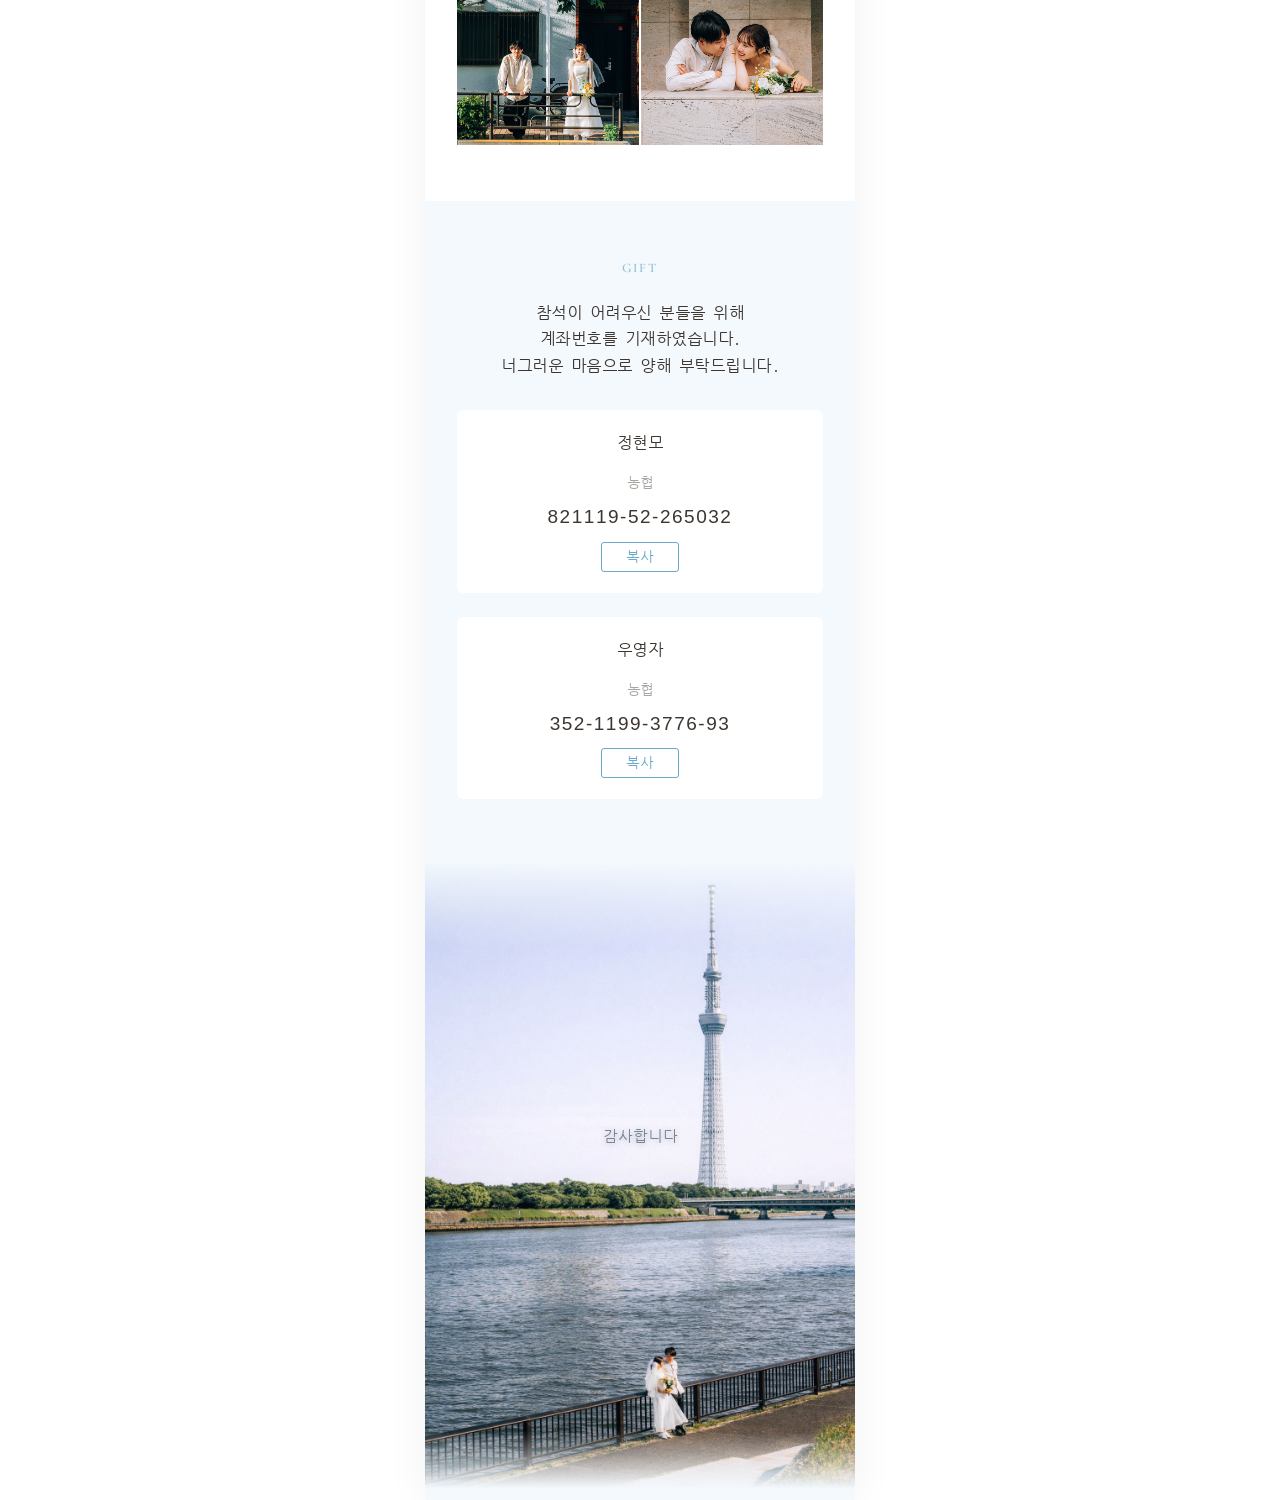
==== commit 0cc1c791: "fix: location-name (旧풀만) → (구 풀만)" ====
--- a/src/kaijiyu.html
+++ b/src/kaijiyu.html
@@ -111,7 +111,7 @@
     <section id="location">
       <div class="fade-in">
       <h2 class="section-eng">LOCATION</h2>
-      <h3 class="location-name">그랜드 머큐어 앰버서더 창원(旧풀만)<br>2층, 빌라드룸</h3>
+      <h3 class="location-name">그랜드 머큐어 앰버서더 창원(구 풀만)<br>2층, 빌라드룸</h3>
       <p class="location-address">경남 창원시 성산구 원이대로 332</p>
       <p class="location-tel"><a href="tel:0556000700">TEL. 055-600-0700</a></p>
       <a class="map-preview" href="https://kko.to/2VuGNEzDp4" target="_blank">
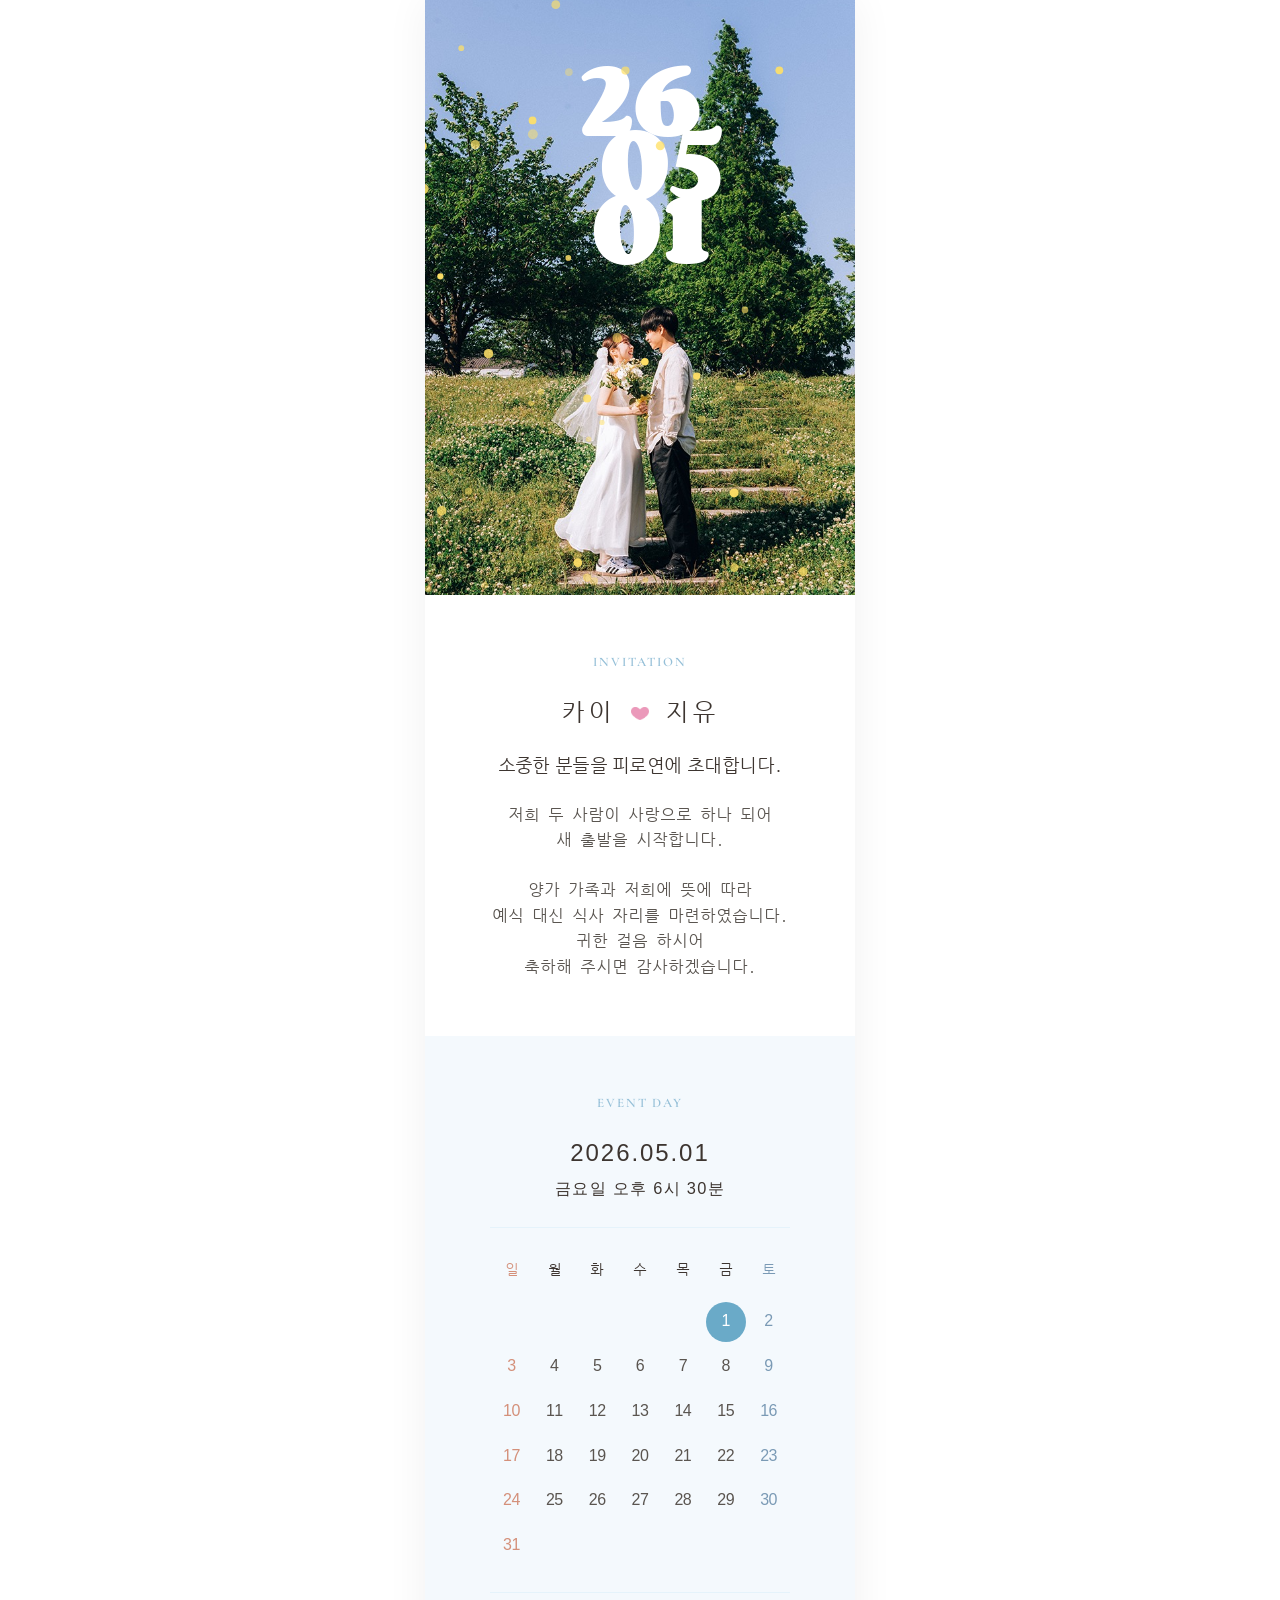
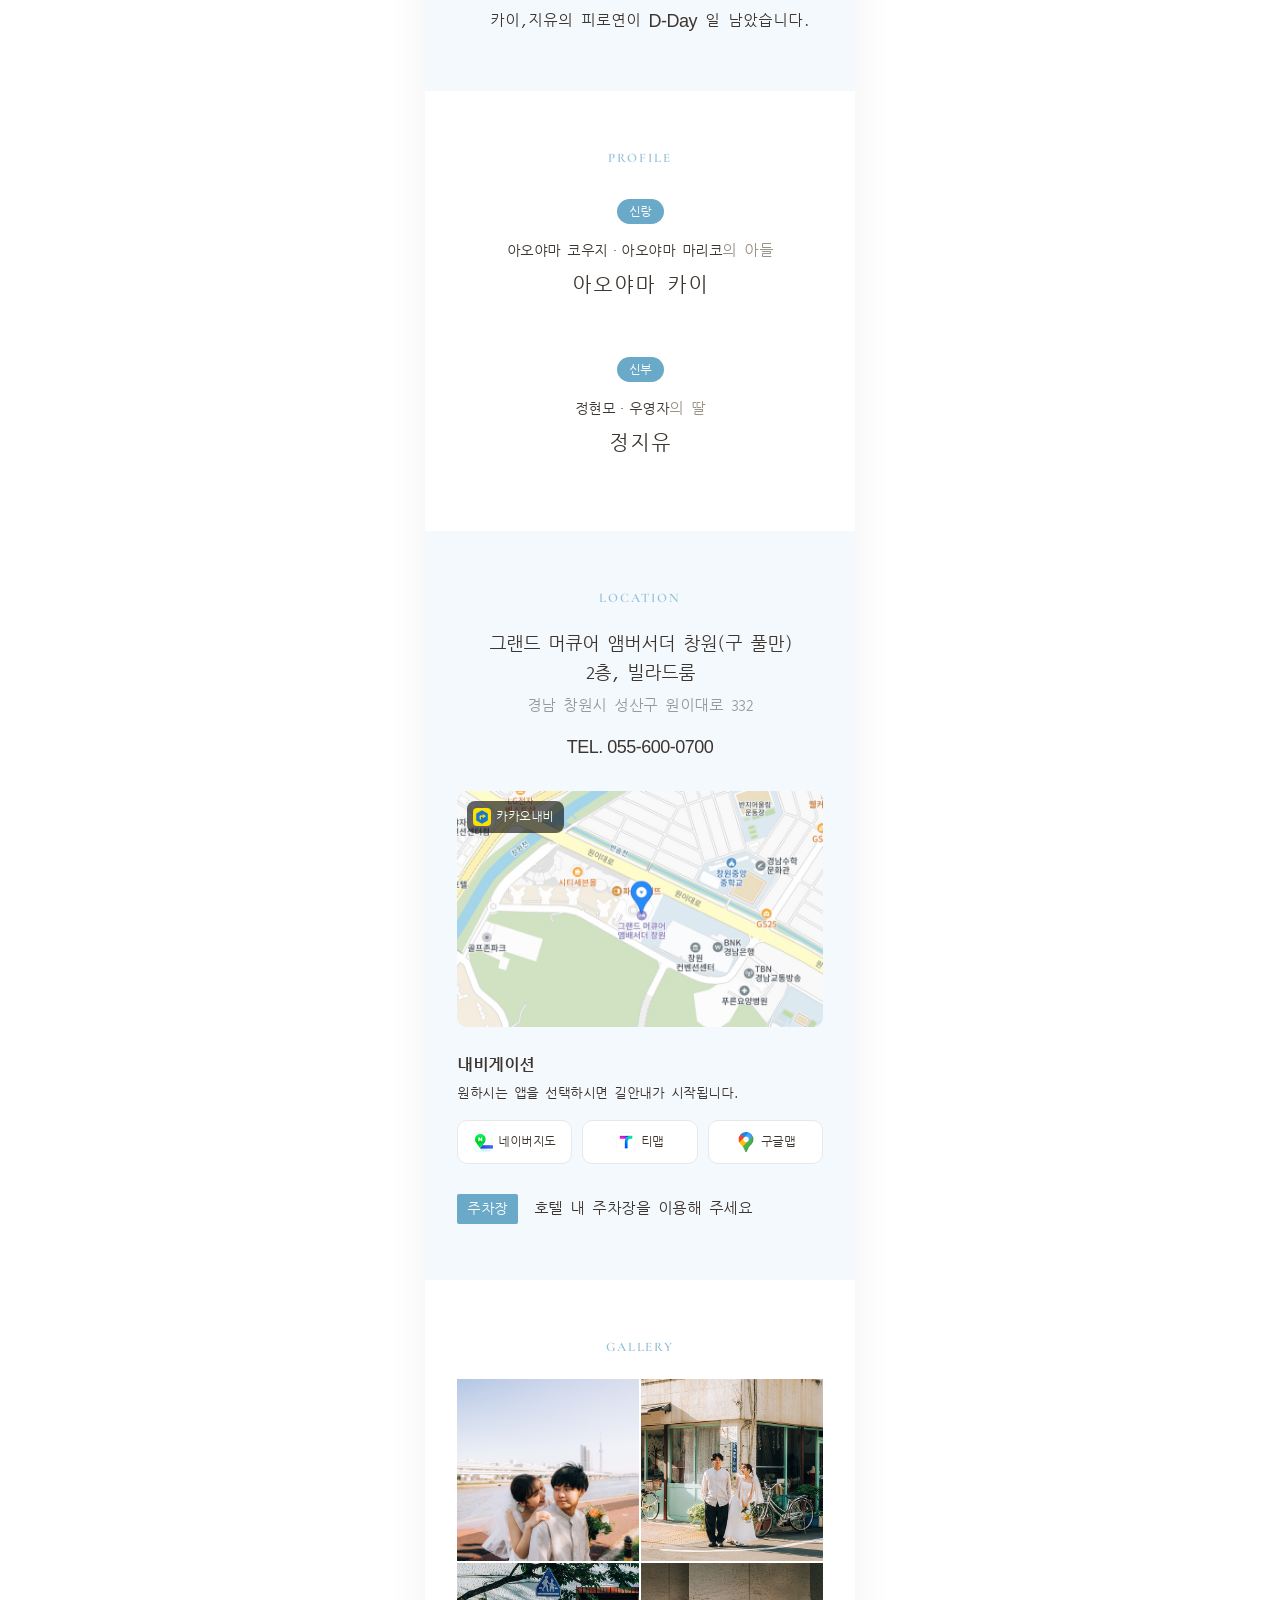
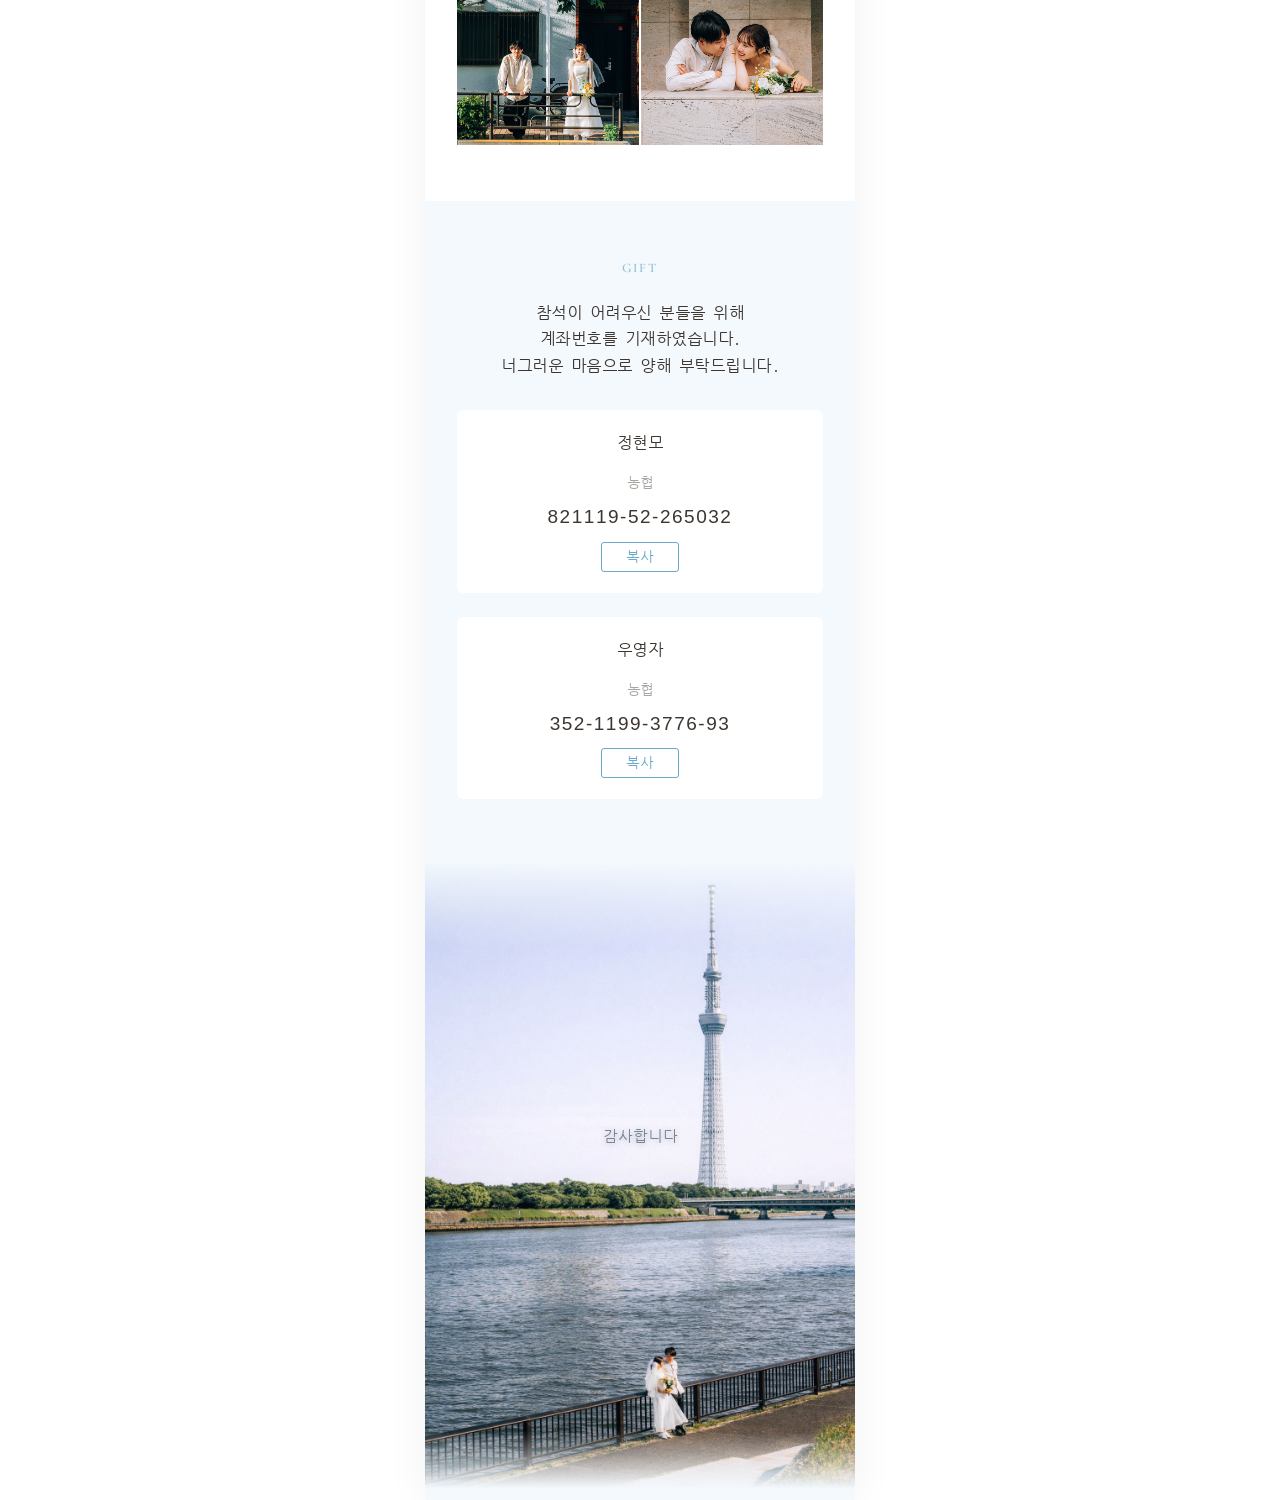
==== commit 76d3a3c4: "fix: 가로 스크롤 차단 touch-action: pan-y 추가" ====
--- a/src/kaijiyu.html
+++ b/src/kaijiyu.html
@@ -15,7 +15,7 @@
   <link rel="preconnect" href="https://fonts.googleapis.com">
   <link rel="preconnect" href="https://fonts.gstatic.com" crossorigin>
   <link href="https://fonts.googleapis.com/css2?family=Cormorant+Garamond:ital,wght@0,300;0,400;0,500;1,300&family=Corben:wght@400;700&display=swap" rel="stylesheet">
-  <link rel="stylesheet" href="style.css?v=32">
+  <link rel="stylesheet" href="style.css?v=33">
 </head>
 <body>
   <div class="wrapper">
--- a/src/style.css
+++ b/src/style.css
@@ -43,6 +43,7 @@
   margin: 0;
   padding: 0;
   overflow-x: hidden;
+  touch-action: pan-y;
 }
 
 img {
